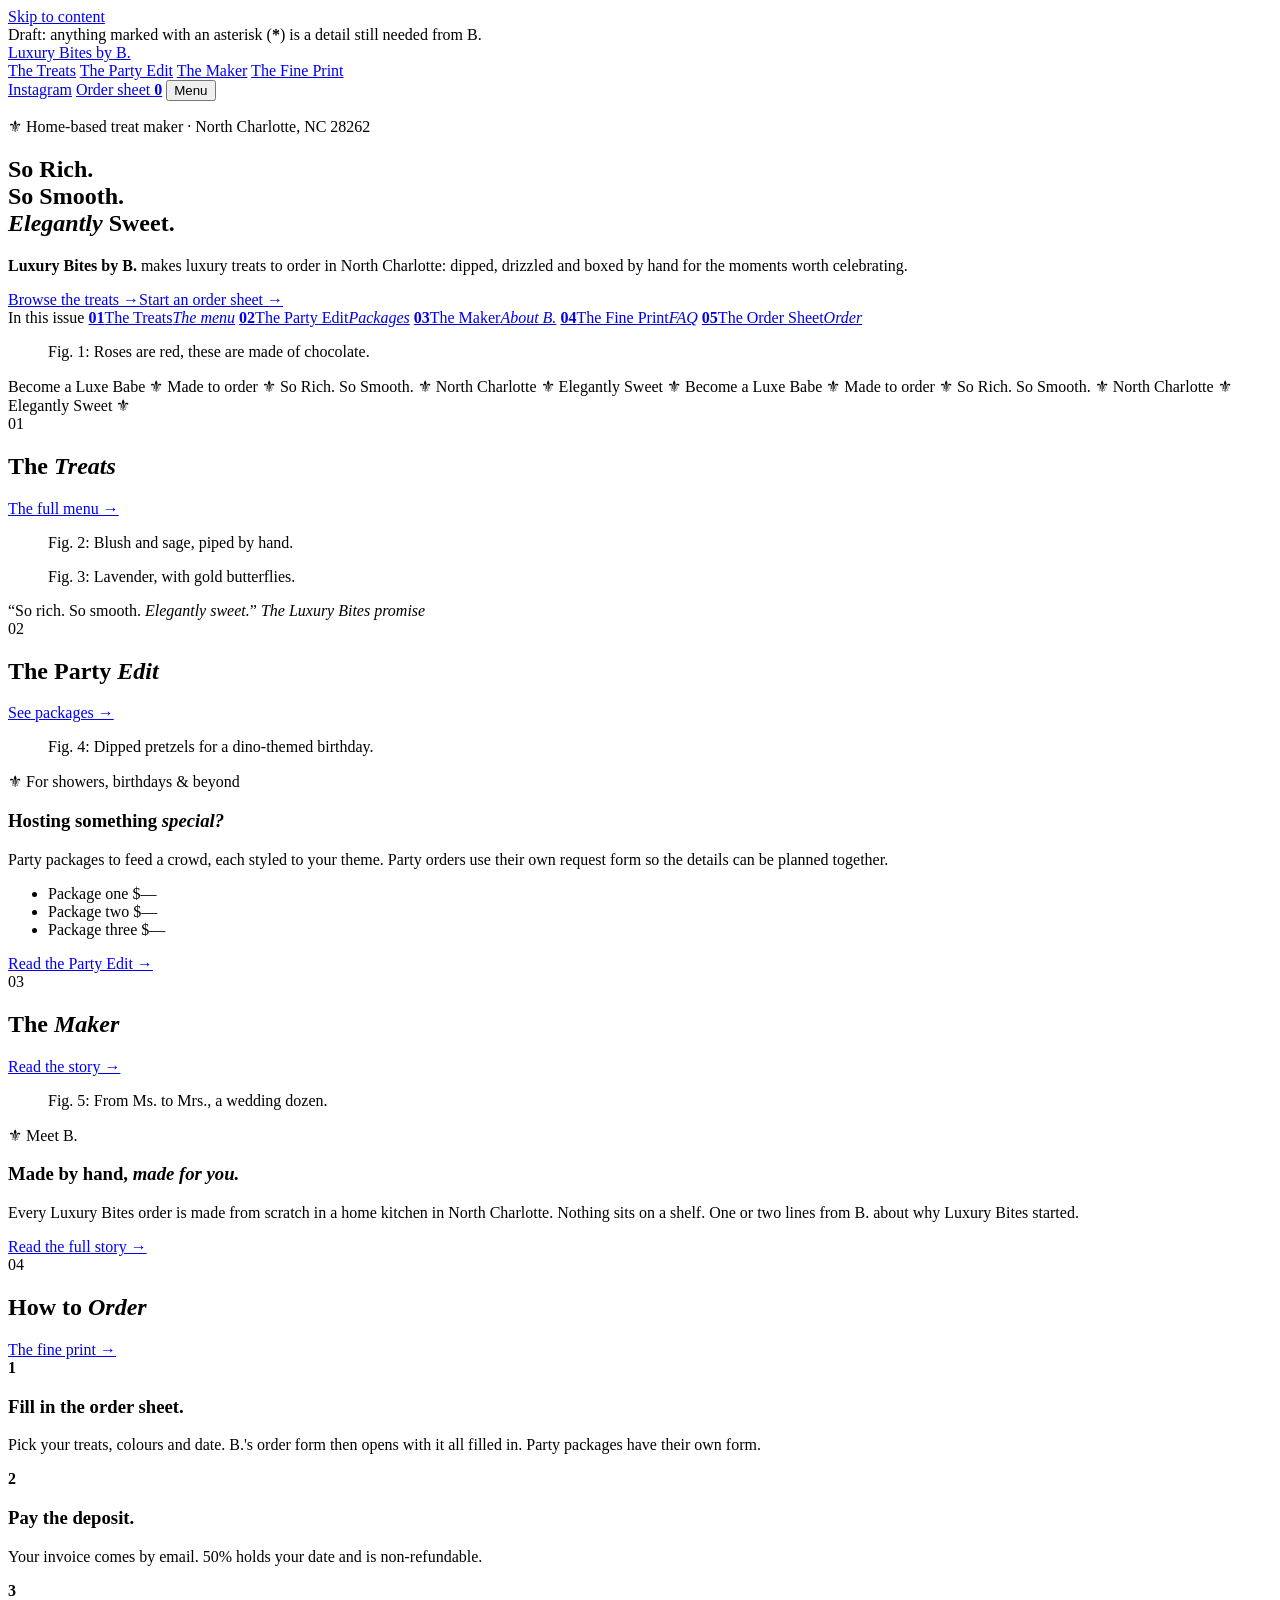
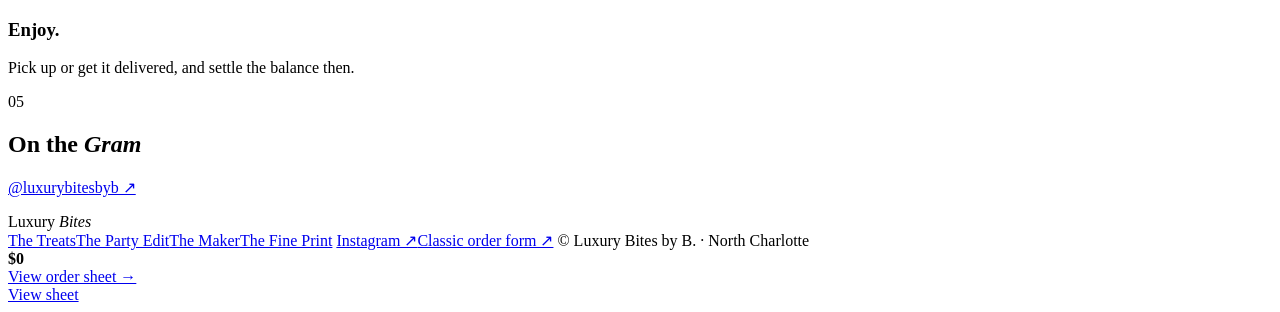
==== index.html @ 8264547b "Add files via upload" ====
<!doctype html>
<html lang="en">
<head>
<meta charset="utf-8">
<meta name="viewport" content="width=device-width,initial-scale=1">
<title>Luxury Bites by B. · Chocolate-covered strawberries and treats · Charlotte, NC</title>
<meta name="description" content="Hand-dipped chocolate-covered strawberries, cake pops, dipped treats and candy apples, made to order in North Charlotte, NC. So rich. So smooth. Elegantly sweet.">
<meta property="og:title" content="Luxury Bites by B.">
<meta property="og:description" content="So rich. So smooth. Elegantly sweet. Luxury treats made to order in North Charlotte.">
<meta property="og:image" content="images/hero.jpg">
<meta name="theme-color" content="#f3eee6">
<link rel="icon" href="data:image/svg+xml,%3Csvg xmlns='http://www.w3.org/2000/svg' viewBox='0 0 64 64'%3E%3Crect width='64' height='64' fill='%23f3eee6'/%3E%3Ctext x='32' y='44' font-family='Georgia,serif' font-style='italic' font-size='30' fill='%237d1d2c' text-anchor='middle'%3ELB%3C/text%3E%3C/svg%3E">
<link rel="preconnect" href="https://fonts.googleapis.com">
<link rel="preconnect" href="https://fonts.gstatic.com" crossorigin>
<link href="https://fonts.googleapis.com/css2?family=Bodoni+Moda:ital,opsz,wght@0,6..96,400;0,6..96,600;1,6..96,400&family=DM+Sans:wght@400;500;700&display=swap" rel="stylesheet">
<link rel="stylesheet" href="styles.css">
</head>
<body>
<a class="skip" href="#main">Skip to content</a>

<!-- Remove this bar once the highlighted details are filled in. -->
<div class="draftbar" id="draftbar">Draft: anything marked with an asterisk (<b style="color:var(--gold)">*</b>) is a detail still needed from B.</div>

<header class="top pad">
  <a href="#/">Luxury Bites by B.</a>
  <nav id="nav" aria-label="Main">
    <a href="#/treats" data-r="treats">The Treats</a>
    <a href="#/party" data-r="party">The Party Edit</a>
    <a href="#/maker" data-r="maker">The Maker</a>
    <a href="#/fine-print" data-r="fine-print">The Fine Print</a>
  </nav>
  <span class="r">
    <a class="ig" href="https://www.instagram.com/luxurybitesbyb/" target="_blank" rel="noopener">Instagram</a>
    <a class="ordlink" href="#/order">Order sheet <b id="count">0</b></a>
    <button class="menubtn" data-overlay aria-controls="overlay">Menu</button>
  </span>
</header>

<div class="overlay" id="overlay" hidden>
  <button class="x" data-overlay>Close ×</button>
  <nav aria-label="Menu">
    <a href="#/"><span>—</span>Home</a>
    <a href="#/treats"><span>01</span>The Treats</a>
    <a href="#/party"><span>02</span>The Party Edit</a>
    <a href="#/maker"><span>03</span>The Maker</a>
    <a href="#/fine-print"><span>04</span>The Fine Print</a>
    <a href="#/order"><span>05</span>Order Sheet</a>
  </nav>
  <p class="meta">North Charlotte, NC · @luxurybitesbyb</p>
</div>

<main id="main">
<!-- ================= HOME ================= -->
<section data-page="home">
  <div class="hero pad">
    <div>
      <p class="kicker"><span class="a">⚜</span> Home-based treat maker · North Charlotte, NC 28262</p>
      <h1>So Rich.<br>So Smooth.<br><em>Elegantly</em> Sweet.</h1>
      <p class="lede"><b>Luxury Bites by B.</b> makes luxury treats to order in North Charlotte: dipped, drizzled and boxed by hand for the moments worth celebrating.</p>
      <div class="ctas"><a class="cta" href="#/treats">Browse the treats →</a><a class="cta" href="#/order">Start an order sheet →</a></div>
      <div class="contents">
        <span class="kicker">In this issue</span>
        <a href="#/treats"><b>01</b><span>The Treats</span><i>The menu</i></a>
        <a href="#/party"><b>02</b><span>The Party Edit</span><i>Packages</i></a>
        <a href="#/maker"><b>03</b><span>The Maker</span><i>About B.</i></a>
        <a href="#/fine-print"><b>04</b><span>The Fine Print</span><i>FAQ</i></a>
        <a href="#/order"><b>05</b><span>The Order Sheet</span><i>Order</i></a>
      </div>
    </div>
    <figure class="fig">
      <div class="ph straw" data-label="Hero photo"><img src="images/hero.jpg" alt="Pink chocolate-covered strawberries with chocolate roses and a gold Happy Birthday topper" onerror="this.remove()"></div>
      <figcaption class="cap">Fig. 1: Roses are red, these are made of chocolate.</figcaption>
    </figure>
  </div>

  <div class="marquee" aria-hidden="true"><div>
    Become a Luxe Babe <span>⚜</span> Made to order <span>⚜</span> So Rich. So Smooth. <span>⚜</span> North Charlotte <span>⚜</span> Elegantly Sweet <span>⚜</span>
    Become a Luxe Babe <span>⚜</span> Made to order <span>⚜</span> So Rich. So Smooth. <span>⚜</span> North Charlotte <span>⚜</span> Elegantly Sweet <span>⚜</span>
  </div></div>

  <section class="sec pad">
    <div class="sechead"><span class="num">01</span><h2>The <em>Treats</em></h2><a class="more" href="#/treats">The full menu →</a></div>
    <div class="spread">
      <figure><div class="ph pops big" data-label="Photo"><img src="images/spread-wide.jpg" alt="Blush pink and sage strawberries with piped swirls on a gold stand" loading="lazy" onerror="this.remove()"></div><figcaption class="cap">Fig. 2: Blush and sage, piped by hand.</figcaption></figure>
      <figure class="small"><div class="ph apple" data-label="Photo"><img src="images/spread-tall.jpg" alt="Lavender strawberries with gold butterflies" loading="lazy" onerror="this.remove()"></div><figcaption class="cap">Fig. 3: Lavender, with gold butterflies.</figcaption></figure>
    </div>
    <div class="list" id="homeList"></div>
  </section>

  <div class="pull pad">
    <q>So rich. So smooth. <em>Elegantly sweet.</em></q>
    <cite>The Luxury Bites promise</cite>
  </div>

  <section class="sec pad">
    <div class="sechead"><span class="num">02</span><h2>The Party <em>Edit</em></h2><a class="more" href="#/party">See packages →</a></div>
    <div class="feature">
      <figure><div class="ph table" data-label="Dessert table photo"><img src="images/party-table.jpg" alt="Pink and sage chocolate-dipped pretzel rods on a party table" loading="lazy" onerror="this.remove()"></div><figcaption class="cap">Fig. 4: Dipped pretzels for a dino-themed birthday.</figcaption></figure>
      <div>
        <p class="kicker"><span class="a">⚜</span> For showers, birthdays &amp; beyond</p>
        <h3>Hosting something <em>special?</em></h3>
        <p>Party packages to feed a crowd, each styled to your theme. Party orders use their own request form so the details can be planned together.</p>
        <ul class="mini"><li><span class="tbd">Package one</span> <span class="tbd">$—</span></li><li><span class="tbd">Package two</span> <span class="tbd">$—</span></li><li><span class="tbd">Package three</span> <span class="tbd">$—</span></li></ul>
        <a class="cta" href="#/party">Read the Party Edit →</a>
      </div>
    </div>
  </section>

  <section class="sec pad">
    <div class="sechead"><span class="num">03</span><h2>The <em>Maker</em></h2><a class="more" href="#/maker">Read the story →</a></div>
    <div class="feature flip">
      <figure><div class="ph pops" data-label="Photo"><img src="images/maker-feature.jpg" alt="White chocolate-covered strawberries with pearl details for a wedding" loading="lazy" onerror="this.remove()"></div><figcaption class="cap">Fig. 5: From Ms. to Mrs., a wedding dozen.</figcaption></figure>
      <div>
        <p class="kicker"><span class="a">⚜</span> Meet B.</p>
        <h3>Made by hand, <em>made for you.</em></h3>
        <p class="dropcap">Every Luxury Bites order is made from scratch in a home kitchen in North Charlotte. Nothing sits on a shelf. <span class="tbd">One or two lines from B. about why Luxury Bites started.</span></p>
        <a class="cta" href="#/maker">Read the full story →</a>
      </div>
    </div>
  </section>

  <section class="sec pad">
    <div class="sechead"><span class="num">04</span><h2>How to <em>Order</em></h2><a class="more" href="#/fine-print">The fine print →</a></div>
    <div class="how">
      <div><b>1</b><h3>Fill in the order sheet.</h3><p>Pick your treats, colours and date. B.'s order form then opens with it all filled in. Party packages have their own form.</p></div>
      <div><b>2</b><h3>Pay the deposit.</h3><p>Your invoice comes by email. 50% holds your date and is non-refundable.</p></div>
      <div><b>3</b><h3>Enjoy.</h3><p>Pick up or get it delivered, and settle the balance then.</p></div>
    </div>
  </section>

  <section class="sec pad">
    <div class="sechead"><span class="num">05</span><h2>On the <em>Gram</em></h2><a class="more" href="https://www.instagram.com/luxurybitesbyb/" target="_blank" rel="noopener">@luxurybitesbyb ↗</a></div>
    <div class="igrid">
      <figure><a href="https://www.instagram.com/luxurybitesbyb/" target="_blank" rel="noopener" class="glink"><div class="ph straw" data-label="Post"><img src="images/gram-1.jpg" alt="Sunshine yellow strawberries for Mother's Day" loading="lazy" onerror="this.remove()"></div></a></figure>
      <figure><a href="https://www.instagram.com/luxurybitesbyb/" target="_blank" rel="noopener" class="glink"><div class="ph box" data-label="Post"><img src="images/gram-2.jpg" alt="Red and pink strawberries with an S monogram" loading="lazy" onerror="this.remove()"></div></a></figure>
      <figure><a href="https://www.instagram.com/luxurybitesbyb/" target="_blank" rel="noopener" class="glink"><div class="ph pops" data-label="Post"><img src="images/gram-3.jpg" alt="Robin's egg blue strawberries with rosettes" loading="lazy" onerror="this.remove()"></div></a></figure>
      <figure><a href="https://www.instagram.com/luxurybitesbyb/" target="_blank" rel="noopener" class="glink"><div class="ph pretz" data-label="Post"><img src="images/gram-4.jpg" alt="Pink, sage and white swirled strawberries" loading="lazy" onerror="this.remove()"></div></a></figure>
      <figure><a href="https://www.instagram.com/luxurybitesbyb/" target="_blank" rel="noopener" class="glink"><div class="ph sicle" data-label="Post"><img src="images/gram-5.jpg" alt="Dinosaur Oreo pops on gold sticks" loading="lazy" onerror="this.remove()"></div></a></figure>
    </div>
  </section>
</section>

<!-- ================= THE TREATS ================= -->
<section data-page="treats" hidden>
  <div class="phead pad">
    <p class="kicker"><span class="a">01</span> · The menu</p>
    <h1>The <em>Treats</em></h1>
    <p class="deck">Everything is made to order. Choose a size, then fill in the blanks to make it yours.</p>
    <div class="filters" id="filters">
      <button class="on" data-c="all">All</button><span>/</span><button data-c="berries">Strawberries</button><span>/</span><button data-c="dipped">Dipped Treats</button><span>/</span><button data-c="apples">Candy Apples</button><span>/</span><button data-c="boxes">Gift Box</button>
    </div>
  </div>
  <div id="treatList"></div>
</section>

<!-- ================= PARTY ================= -->
<section data-page="party" hidden>
  <div class="phead pad">
    <p class="kicker"><span class="a">02</span> · Packages</p>
    <h1>The Party <em>Edit</em></h1>
    <p class="deck">Ways to feed a crowd, all colour-matched to your theme. Party orders go through a separate request form so every detail can be planned together.</p>
  </div>
  <section class="sec pad">
    <p class="note warn" style="margin-bottom:40px">The three packages below are layout samples. <span class="tbd">Replace the names, sizes, prices and contents with B.'s real party packages.</span></p>
    <div class="tiers">
      <div class="tier">
        <span class="i">i.</span><h3>The Petite</h3><span class="serves">Serves about 12</span>
        <div class="price"><span class="tbd">$95</span></div><div class="from">Starting at</div>
        <ul><li>12 chocolate-covered strawberries</li><li>12 cake pops</li><li>6 Rice Krispies</li><li>Colour-matched to your theme</li></ul>
        <a class="cta" href="#/party" data-partyform>Request the Petite →</a>
      </div>
      <div class="tier">
        <span class="i">ii.<span class="pick">Recommended</span></span><h3>The Signature</h3><span class="serves">Serves about 25</span>
        <div class="price"><span class="tbd">$175</span></div><div class="from">Starting at</div>
        <ul><li>24 chocolate-covered strawberries</li><li>24 cake pops</li><li>12 chocolate-covered Oreos</li><li>12 dipped pretzel rods</li><li>Themed toppers &amp; colours</li></ul>
        <a class="cta" href="#/party" data-partyform>Request the Signature →</a>
      </div>
      <div class="tier">
        <span class="i">iii.</span><h3>The Grand</h3><span class="serves">Serves about 50</span>
        <div class="price"><span class="tbd">$295</span></div><div class="from">Starting at</div>
        <ul><li>36 chocolate-covered strawberries</li><li>36 cake pops</li><li>24 chocolate-covered Oreos</li><li>24 dipped pretzel rods</li><li>24 Rice Krispies</li><li>Display-ready packaging</li></ul>
        <a class="cta" href="#/party" data-partyform>Request the Grand →</a>
      </div>
    </div>
  </section>
  <section class="sec pad">
    <div class="feature">
      <figure><div class="ph table" data-label="Custom dessert table photo"><img src="images/custom-table.jpg" alt="Sage and blush treats on a dessert table" loading="lazy" onerror="this.remove()"></div><figcaption class="cap">Fig. 6: On the table at a dino-themed birthday.</figcaption></figure>
      <div>
        <p class="kicker"><span class="a">⚜</span> Bespoke</p>
        <h3>The <em>custom</em> table.</h3>
        <p>Have a bigger vision? Share your date, headcount and theme, and B. will put together a quote. <span class="tbd">Book at least 2 weeks ahead.</span></p>
        <a class="cta" href="#/party" data-partyform>Request a custom quote →</a>
      </div>
    </div>
  </section>
</section>

<!-- ================= THE MAKER ================= -->
<section data-page="maker" hidden>
  <div class="phead pad">
    <p class="kicker"><span class="a">03</span> · The feature</p>
    <h1>The <em>Maker</em></h1>
    <p class="deck">From a home kitchen in North Charlotte, one treat maker is making the city's moments a little sweeter, one dipped strawberry at a time.</p>
  </div>
  <div class="article pad">
    <figure><div class="ph pops" data-label="Photo"><img src="images/maker.jpg" alt="A sage chocolate-covered strawberry on vintage floral china" loading="lazy" onerror="this.remove()"></div><figcaption class="cap">Fig. 7: Sage and gold, on vintage china. <span class="tbd">A portrait of B. could go here</span></figcaption></figure>
    <div>
      <p class="byline">Words by B. · North Charlotte, NC</p>
      <div class="body">
        <p>Every order is made from scratch at home in North Charlotte, and nothing sits on a shelf. Each one is dipped, drizzled and boxed by hand, then styled to match your moment.</p>
        <p><span class="tbd">How Luxury Bites started: the first treat made, who it was for, and when friends started asking to order.</span></p>
        <p><span class="tbd">What "luxury" means here: ingredients, presentation, the details that make a box feel special.</span></p>
        <p><span class="tbd">What a "Luxe Babe" is, and a thank-you to the customers who keep coming back.</span></p>
      </div>
      <blockquote>“<span class="tbd">A signature line from B.</span> <em>So rich, so smooth, elegantly sweet.</em>”</blockquote>
      <div class="ctas"><a class="cta" href="#/treats">Browse the treats →</a><a class="cta" href="https://www.instagram.com/luxurybitesbyb/" target="_blank" rel="noopener">Follow @luxurybitesbyb ↗</a></div>
    </div>
  </div>
  <section class="sec pad">
    <div class="vals">
      <div><b>i.</b><h3>Made to order</h3><p>Every treat is made fresh for your date, never ahead of time.</p></div>
      <div><b>ii.</b><h3>Finished by hand</h3><p>Dipped, drizzled and decorated one piece at a time.</p></div>
      <div><b>iii.</b><h3>Styled to you</h3><p>Pick your colours and finishing touches, or describe your vision on the order sheet.</p></div>
    </div>
  </section>
</section>

<!-- ================= FINE PRINT ================= -->
<section data-page="fine-print" hidden>
  <div class="phead pad">
    <p class="kicker"><span class="a">04</span> · Questions &amp; answers</p>
    <h1>The Fine <em>Print</em></h1>
    <p class="deck">Everything worth knowing before you order. Still curious? Send a DM on <a href="https://www.instagram.com/luxurybitesbyb/" target="_blank" rel="noopener" style="color:var(--accent);border-bottom:1px solid var(--accent)">Instagram</a>.</p>
  </div>
  <div class="fp pad">
    <aside>
      <button data-jump="qa-ordering"><i>i.</i>Ordering</button>
      <button data-jump="qa-payment"><i>ii.</i>Payment</button>
      <button data-jump="qa-pickup"><i>iii.</i>Pickup &amp; delivery</button>
      <button data-jump="qa-treats"><i>iv.</i>The treats</button>
    </aside>
    <div>
      <div class="qa" id="qa-ordering"><h2>i. Ordering</h2>
        <div class="q"><h3>How do I place an order?</h3><p>Add treats from <a href="#/treats">The Treats</a> to your order sheet and pick your date. B.'s order form then opens with your treats filled in: add your name and contact details and submit. An invoice with your order details and payment instructions comes by email. Prefer to start from scratch? <a data-form-link href="https://forms.gle/48eQR3cbqZMoFxMr8" target="_blank" rel="noopener">Use the order form</a>.</p></div>
        <div class="q"><h3>How far ahead should I order?</h3><p><span class="tbd">Recommended lead time, e.g. at least 1 week ahead, and 2+ weeks for party packages.</span></p></div>
        <div class="q"><h3>Can I order last-minute?</h3><p>Orders needed within 24–48 hours may be accepted based on availability, with a $10 rush fee.</p></div>
        <div class="q"><h3>Can you match my party colours?</h3><p>Yes. Choose a colour theme for each treat, or pick a custom theme and describe it in the notes, e.g. "pink and purple Hello Kitty theme" or "3 blue-and-white marble, 3 plain white".</p></div>
        <div class="q"><h3>Can you add names or words?</h3><p>Yes. Chocolate letters and molds can spell a name or a saying like "I love you". The custom dozen of strawberries includes them.</p></div>
      </div>
      <div class="qa" id="qa-payment"><h2>ii. Payment</h2>
        <div class="q"><h3>How does payment work?</h3><p>A 50% deposit confirms every order. The remaining balance is due at pickup or delivery.</p></div>
        <div class="q"><h3>Is the deposit refundable?</h3><p>No. The 50% deposit is non-refundable.</p></div>
        <div class="q"><h3>How can I pay?</h3><p><span class="tbd">Accepted payment apps or methods (Cash App, Zelle, Apple Pay, etc.)</span></p></div>
      </div>
      <div class="qa" id="qa-pickup"><h2>iii. Pickup &amp; delivery</h2>
        <div class="q"><h3>Where is pickup?</h3><p>North Charlotte (28262). <span class="tbd">The exact address and instructions are sent with your invoice.</span></p></div>
        <div class="q"><h3>Do you deliver?</h3><p>Yes, around Charlotte. Delivery is complimentary on orders of $100+ within 5–10 miles. 10–15 miles is $10, 15+ miles is $15 and up, and Raleigh or long distance is $50.</p></div>
      </div>
      <div class="qa" id="qa-treats"><h2>iv. The treats</h2>
        <div class="q"><h3>What about allergies?</h3><p><span class="tbd">Allergen statement, e.g. which common allergens your kitchen handles.</span></p></div>
        <div class="q"><h3>How should I store my treats?</h3><p><span class="tbd">Storage tips, e.g. keep strawberries in the fridge and enjoy within 24–48 hours.</span></p></div>
      </div>
    </div>
  </div>
</section>

<!-- ================= ORDER SHEET ================= -->
<section data-page="order" hidden>
  <div id="orderPage"></div>
</section>
</main>

<footer class="pad">
  <div class="word">Luxury <em>Bites</em></div>
  <div class="links">
    <a href="#/treats">The Treats</a><a href="#/party">The Party Edit</a><a href="#/maker">The Maker</a><a href="#/fine-print">The Fine Print</a>
    <a href="https://www.instagram.com/luxurybitesbyb/" target="_blank" rel="noopener">Instagram ↗</a><a data-form-link href="https://forms.gle/48eQR3cbqZMoFxMr8" target="_blank" rel="noopener">Classic order form ↗</a>
    <span class="sp">© Luxury Bites by B. · North Charlotte</span>
  </div>
</footer>

<div class="peek" id="peek" aria-hidden="true"></div>
<div class="bar"><div><b id="bartotal">$0</b><small id="baritems"></small></div><a href="#/order">View order sheet →</a></div>
<div class="toast" id="toast" role="status" aria-live="polite"><span id="tmsg"></span><a href="#/order">View sheet</a></div>

<script src="script.js"></script>
</body>
</html>
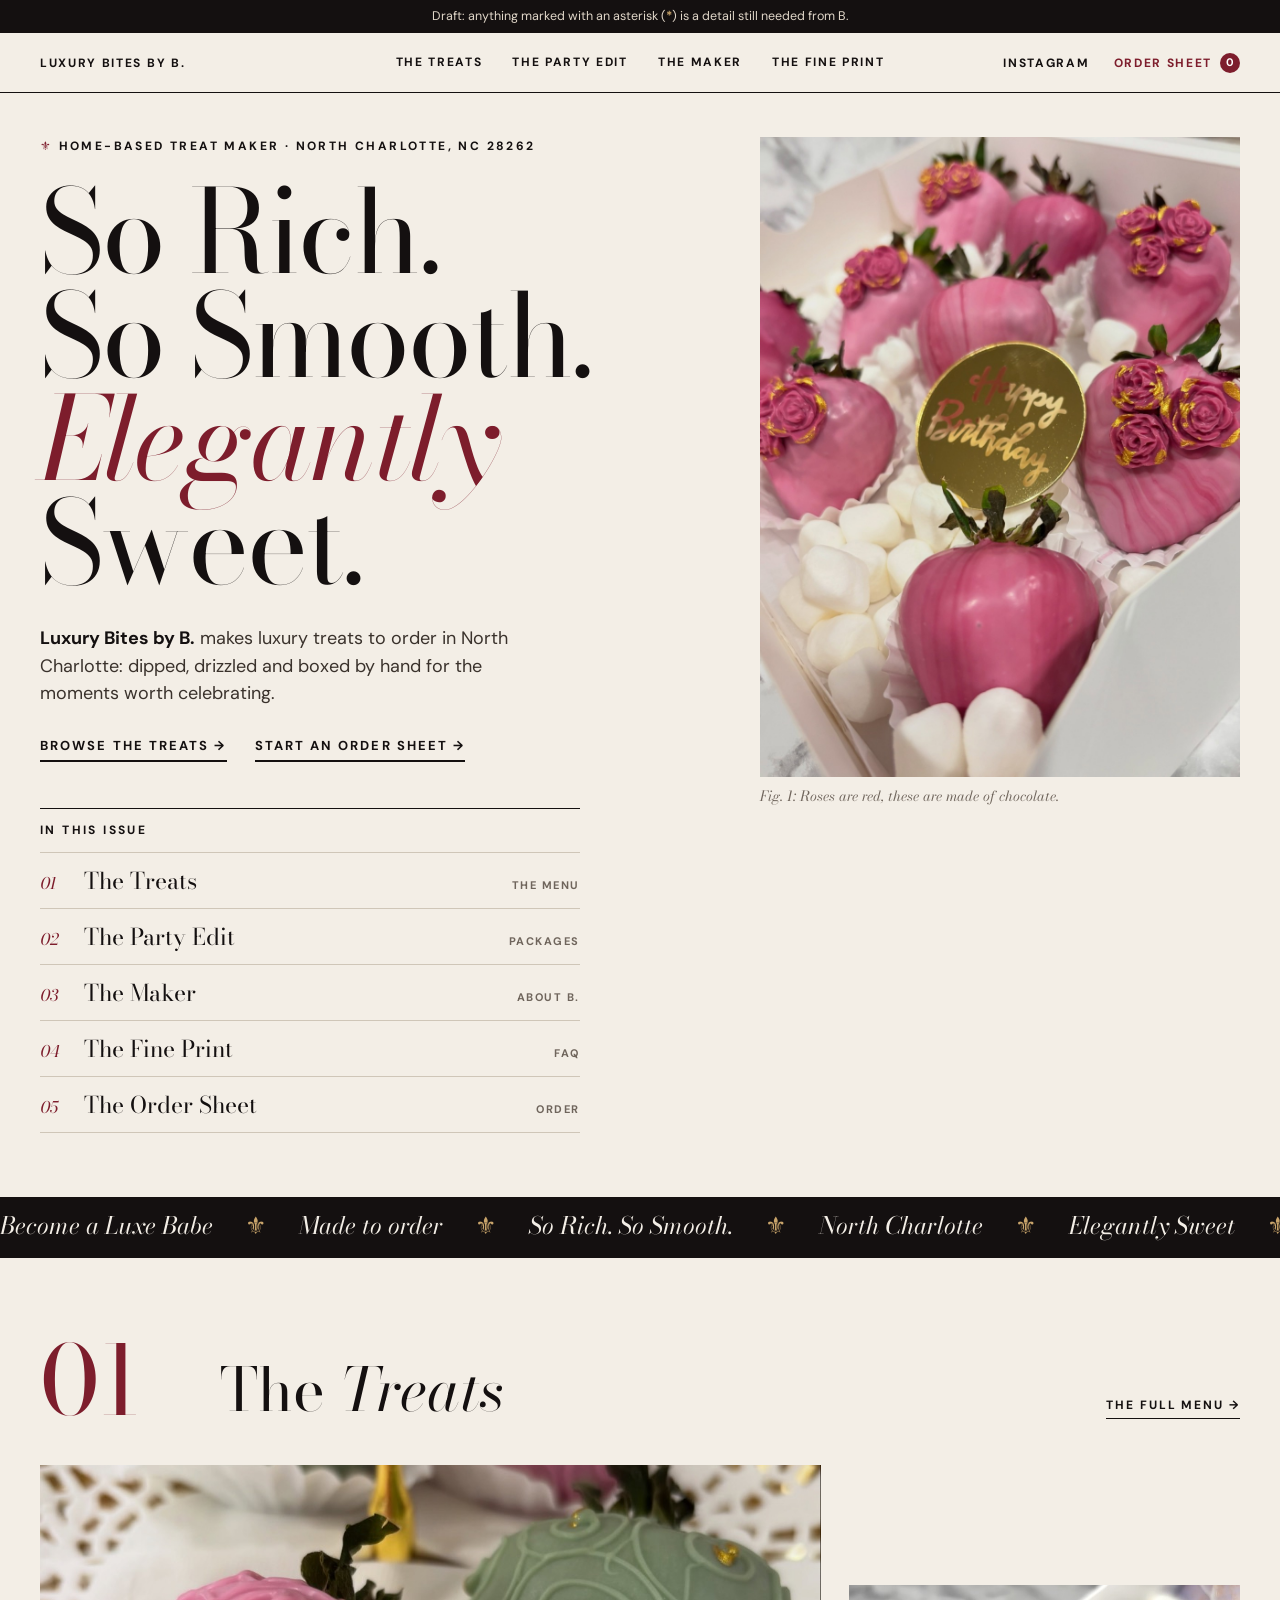
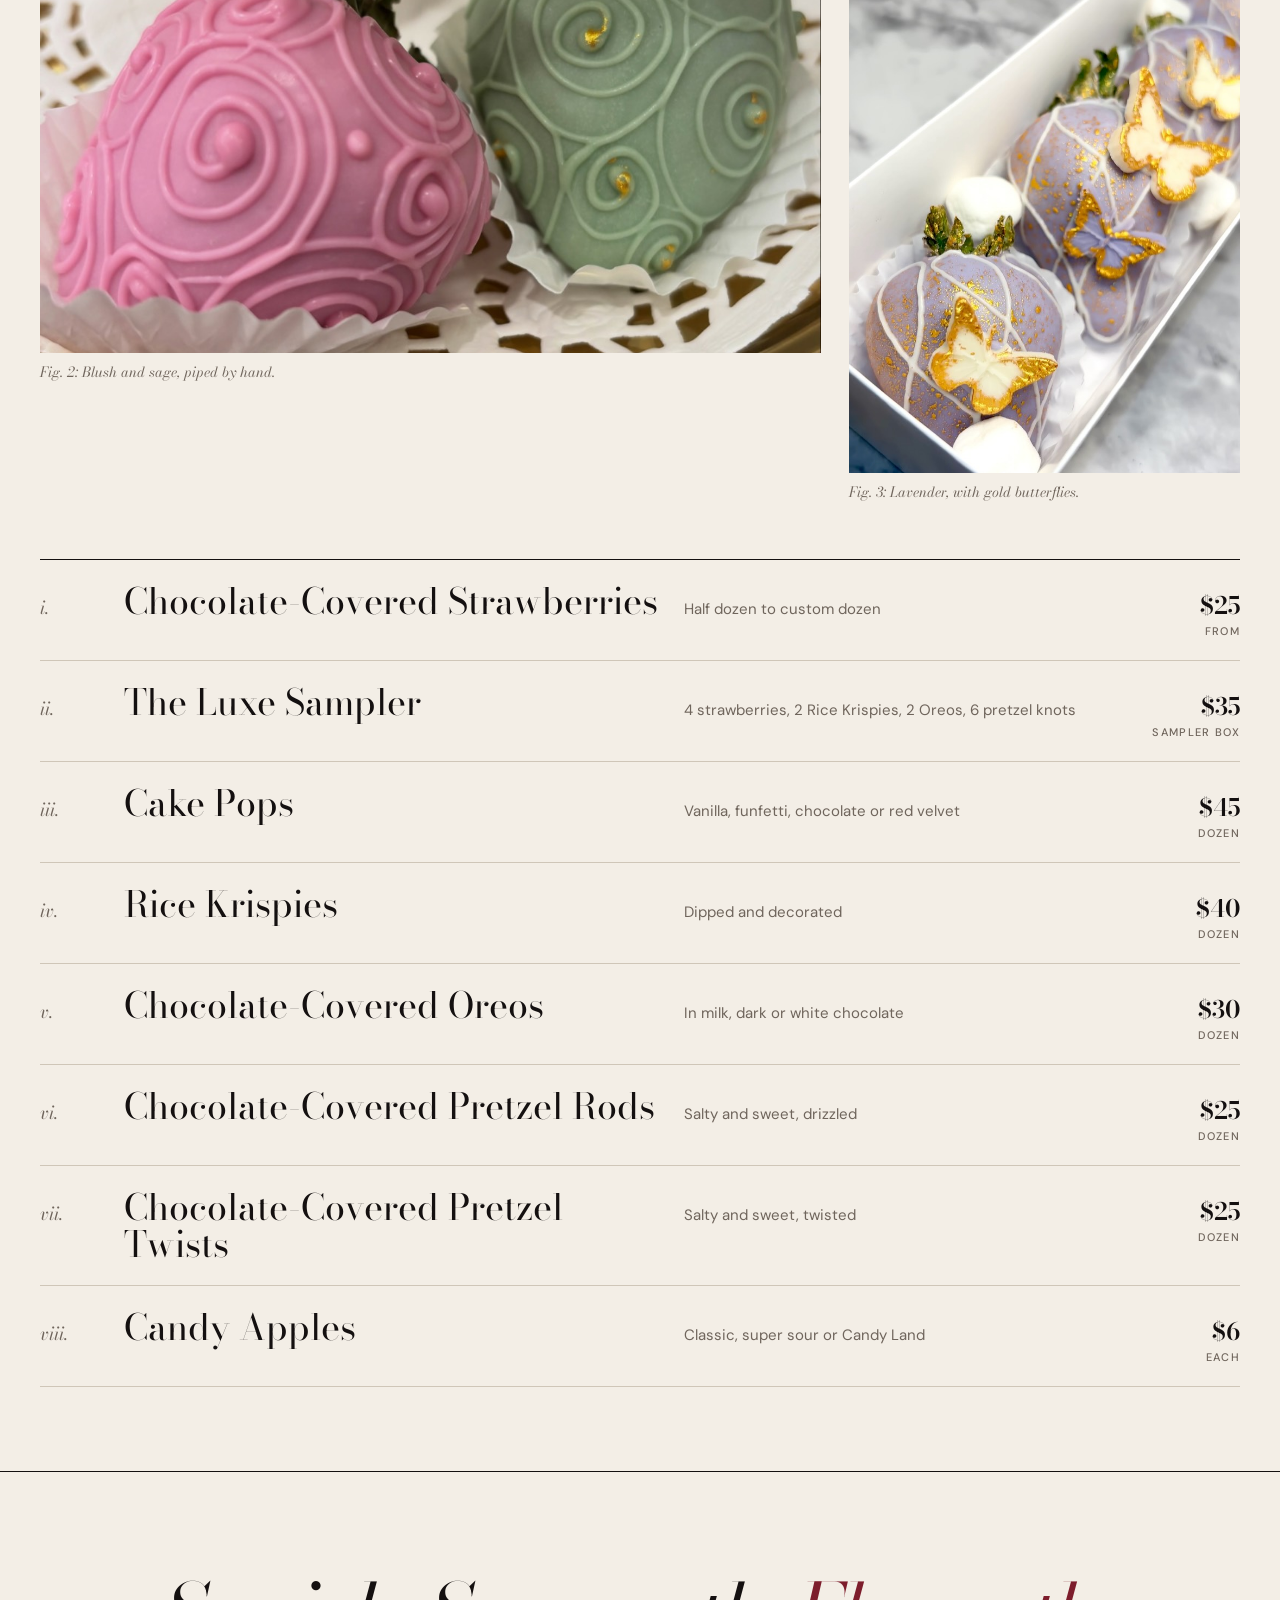
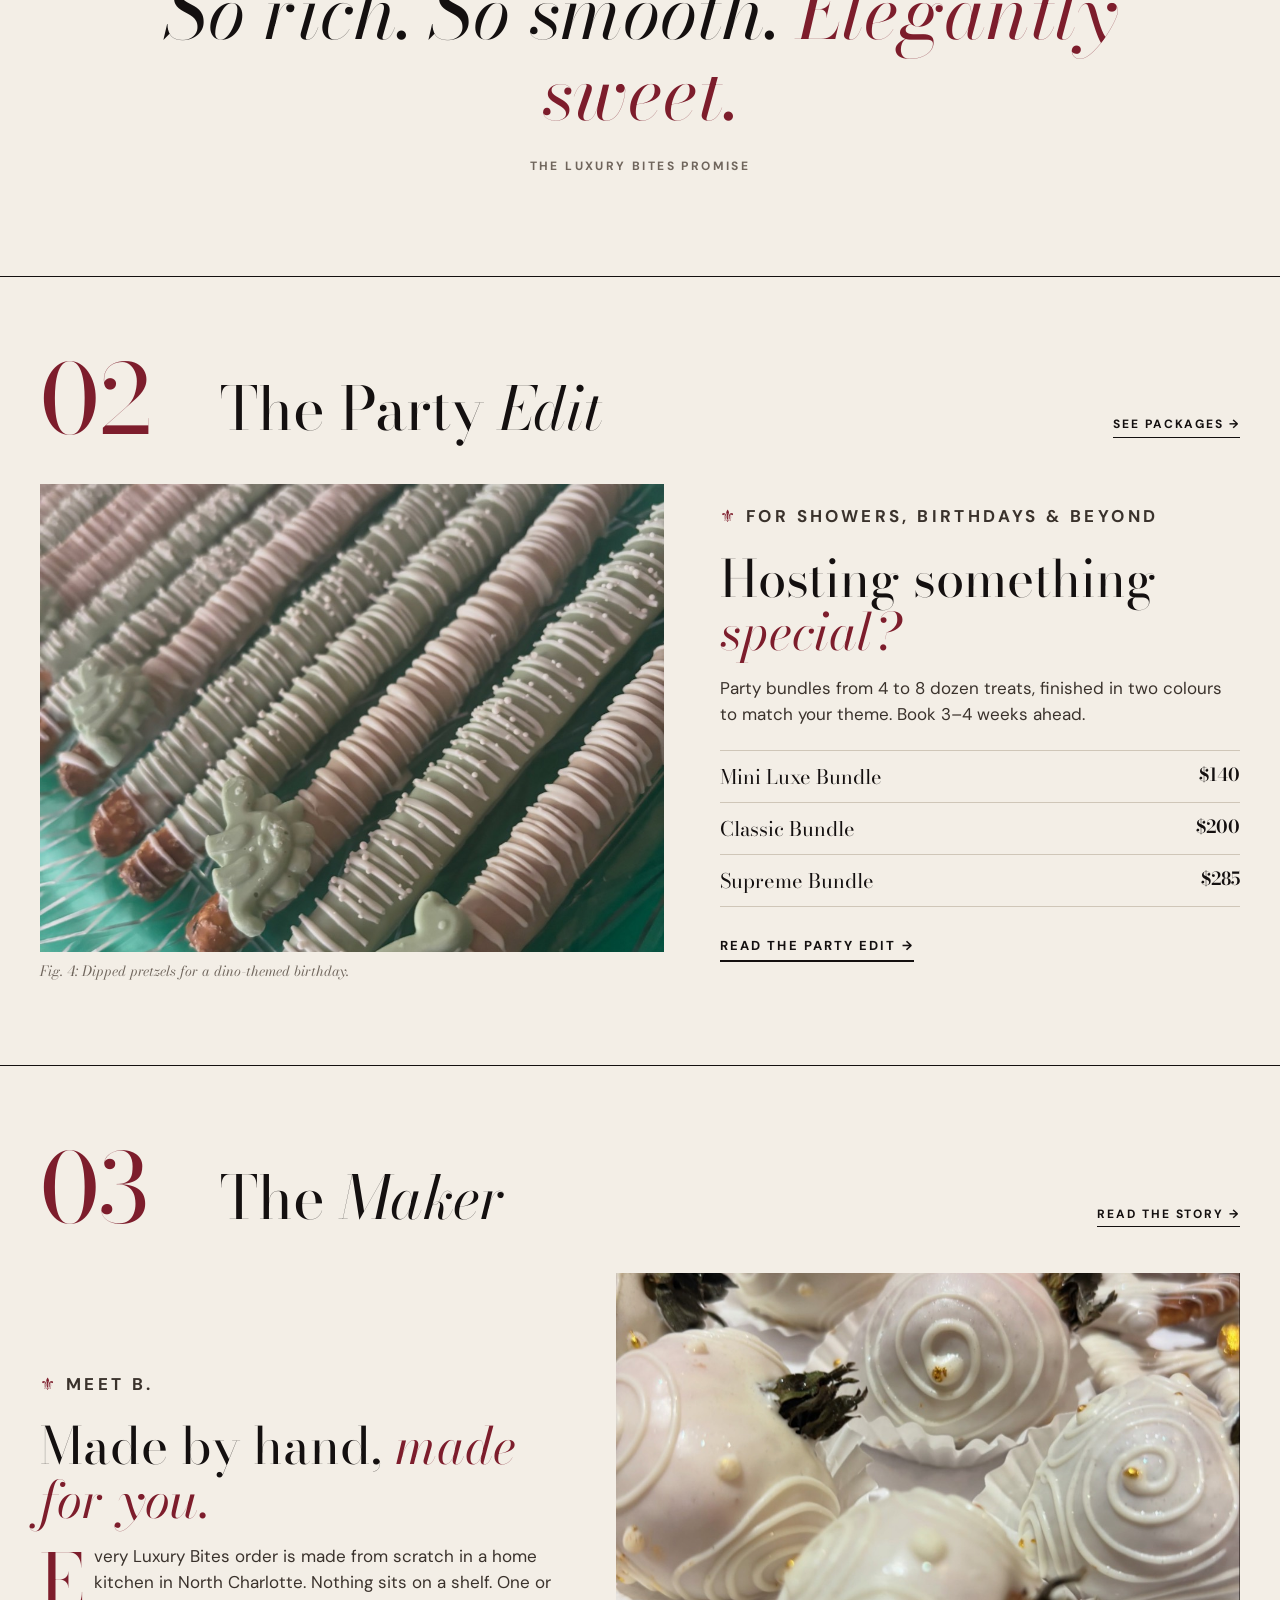
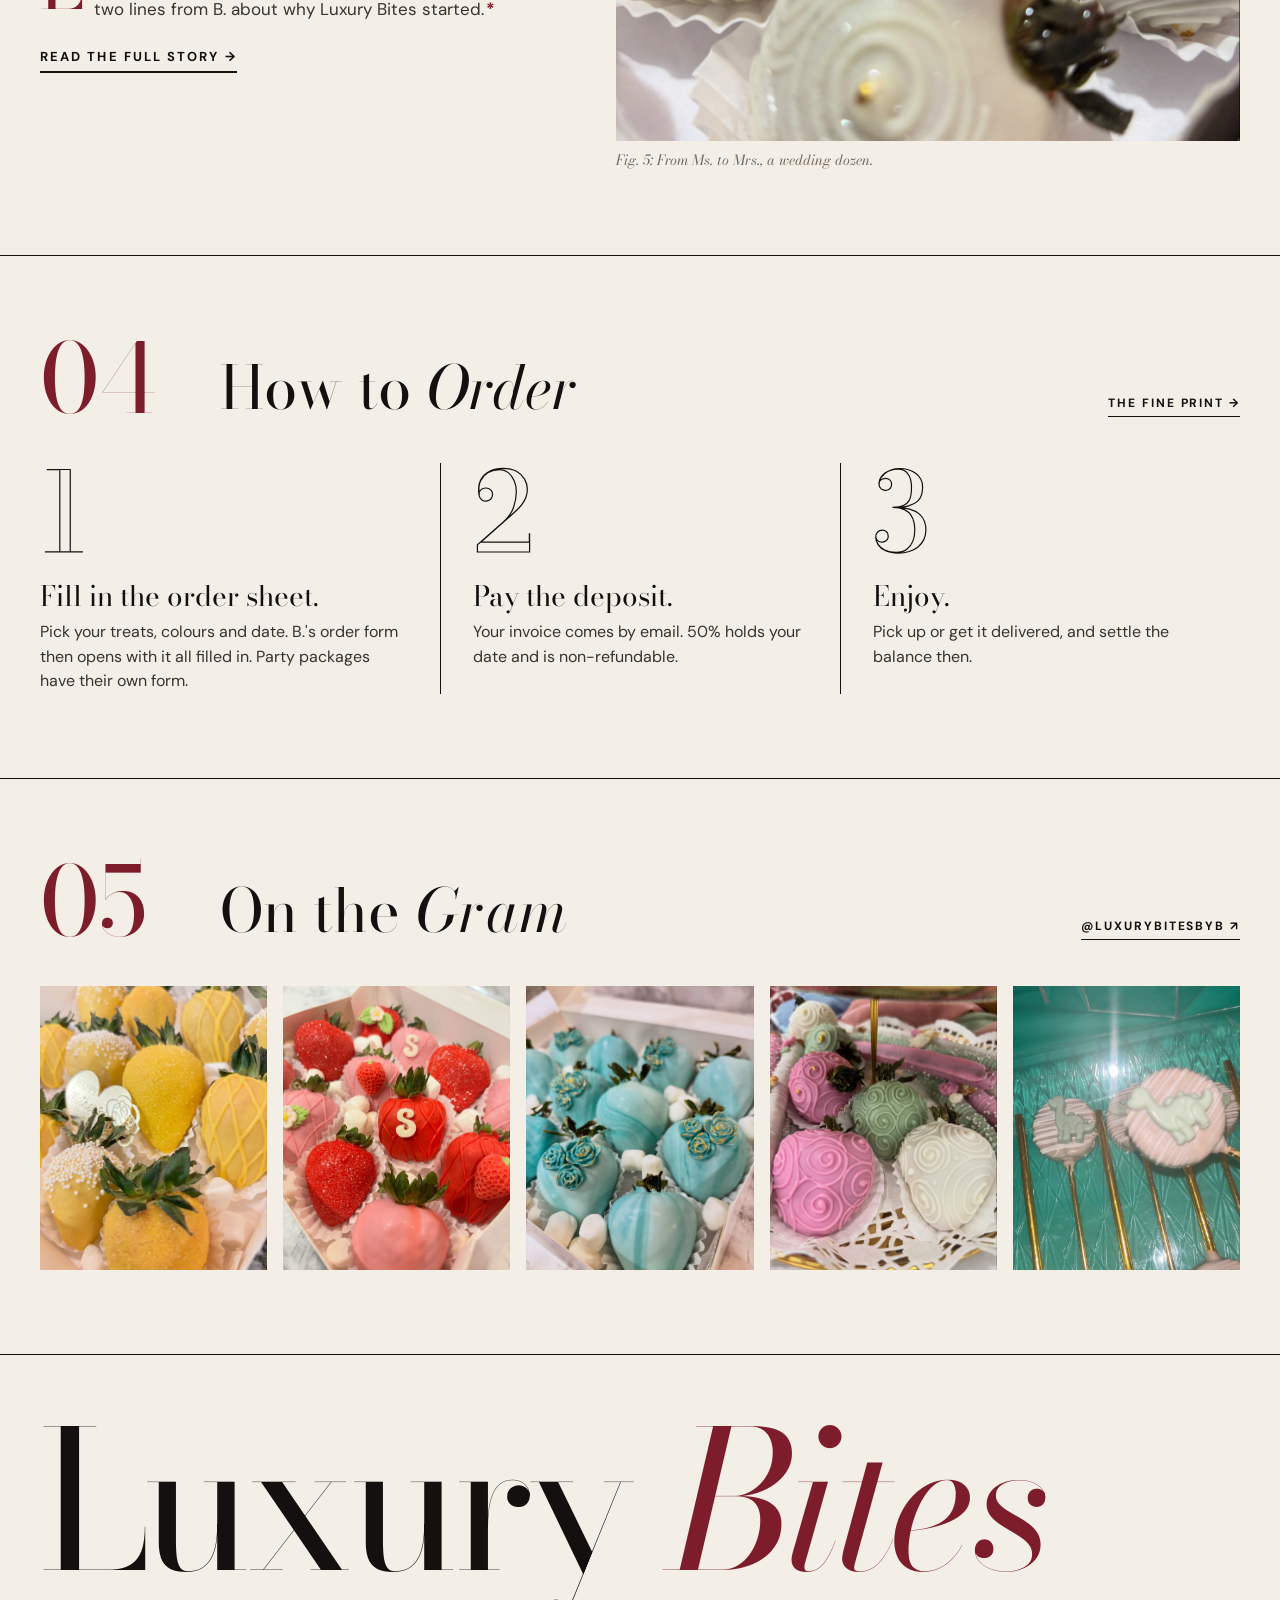
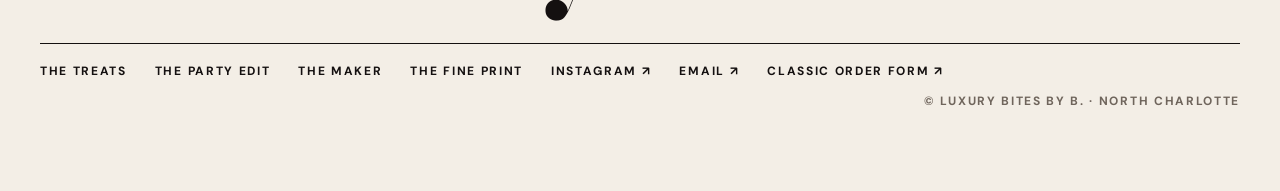
==== commit 6f2ca436: "Add files via upload" ====
--- a/index.html
+++ b/index.html
@@ -8,11 +8,11 @@
 <meta property="og:title" content="Luxury Bites by B.">
 <meta property="og:description" content="So rich. So smooth. Elegantly sweet. Luxury treats made to order in North Charlotte.">
 <meta property="og:image" content="images/hero.jpg">
-<meta name="theme-color" content="#f3eee6">
-<link rel="icon" href="data:image/svg+xml,%3Csvg xmlns='http://www.w3.org/2000/svg' viewBox='0 0 64 64'%3E%3Crect width='64' height='64' fill='%23f3eee6'/%3E%3Ctext x='32' y='44' font-family='Georgia,serif' font-style='italic' font-size='30' fill='%237d1d2c' text-anchor='middle'%3ELB%3C/text%3E%3C/svg%3E">
+<meta name="theme-color" content="#f8f7f4">
+<link rel="icon" href="data:image/svg+xml,%3Csvg xmlns='http://www.w3.org/2000/svg' viewBox='0 0 64 64'%3E%3Crect width='64' height='64' fill='%23e4f6fb'/%3E%3Ctext x='32' y='44' font-family='Georgia,serif' font-style='italic' font-size='30' fill='%237b5a44' text-anchor='middle'%3ELB%3C/text%3E%3C/svg%3E">
 <link rel="preconnect" href="https://fonts.googleapis.com">
 <link rel="preconnect" href="https://fonts.gstatic.com" crossorigin>
-<link href="https://fonts.googleapis.com/css2?family=Bodoni+Moda:ital,opsz,wght@0,6..96,400;0,6..96,600;1,6..96,400&family=DM+Sans:wght@400;500;700&display=swap" rel="stylesheet">
+<link href="https://fonts.googleapis.com/css2?family=Bodoni+Moda:ital,opsz,wght@0,6..96,400;0,6..96,600;1,6..96,400&family=DM+Sans:wght@400;500;700&family=Pinyon+Script&display=swap" rel="stylesheet">
 <link rel="stylesheet" href="styles.css">
 </head>
 <body>
@@ -99,14 +99,14 @@
       <div>
         <p class="kicker"><span class="a">⚜</span> For showers, birthdays &amp; beyond</p>
         <h3>Hosting something <em>special?</em></h3>
-        <p>Party packages to feed a crowd, each styled to your theme. Party orders use their own request form so the details can be planned together.</p>
-        <ul class="mini"><li><span class="tbd">Package one</span> <span class="tbd">$—</span></li><li><span class="tbd">Package two</span> <span class="tbd">$—</span></li><li><span class="tbd">Package three</span> <span class="tbd">$—</span></li></ul>
+        <p>Party bundles from 4 to 8 dozen treats, finished in two colours to match your theme. Book 3–4 weeks ahead.</p>
+        <ul class="mini"><li>Mini Luxe Bundle <span>$140</span></li><li>Classic Bundle <span>$200</span></li><li>Supreme Bundle <span>$285</span></li></ul>
         <a class="cta" href="#/party">Read the Party Edit →</a>
       </div>
     </div>
   </section>
 
-  <section class="sec pad">
+  <section class="sec pad sec--blue">
     <div class="sechead"><span class="num">03</span><h2>The <em>Maker</em></h2><a class="more" href="#/maker">Read the story →</a></div>
     <div class="feature flip">
       <figure><div class="ph pops" data-label="Photo"><img src="images/maker-feature.jpg" alt="White chocolate-covered strawberries with pearl details for a wedding" loading="lazy" onerror="this.remove()"></div><figcaption class="cap">Fig. 5: From Ms. to Mrs., a wedding dozen.</figcaption></figure>
@@ -119,7 +119,7 @@
     </div>
   </section>
 
-  <section class="sec pad">
+  <section class="sec pad sec--taupe">
     <div class="sechead"><span class="num">04</span><h2>How to <em>Order</em></h2><a class="more" href="#/fine-print">The fine print →</a></div>
     <div class="how">
       <div><b>1</b><h3>Fill in the order sheet.</h3><p>Pick your treats, colours and date. B.'s order form then opens with it all filled in. Party packages have their own form.</p></div>
@@ -156,31 +156,47 @@
 <!-- ================= PARTY ================= -->
 <section data-page="party" hidden>
   <div class="phead pad">
-    <p class="kicker"><span class="a">02</span> · Packages</p>
+    <p class="kicker"><span class="a">02</span> · Party bundles</p>
     <h1>The Party <em>Edit</em></h1>
-    <p class="deck">Ways to feed a crowd, all colour-matched to your theme. Party orders go through a separate request form so every detail can be planned together.</p>
-  </div>
-  <section class="sec pad">
-    <p class="note warn" style="margin-bottom:40px">The three packages below are layout samples. <span class="tbd">Replace the names, sizes, prices and contents with B.'s real party packages.</span></p>
+    <p class="deck">Three bundles to feed a crowd, every one finished in two colours of your choice to match your theme and topped with sprinkles.</p>
+  </div>
+  <section class="sec pad">
     <div class="tiers">
       <div class="tier">
-        <span class="i">i.</span><h3>The Petite</h3><span class="serves">Serves about 12</span>
-        <div class="price"><span class="tbd">$95</span></div><div class="from">Starting at</div>
-        <ul><li>12 chocolate-covered strawberries</li><li>12 cake pops</li><li>6 Rice Krispies</li><li>Colour-matched to your theme</li></ul>
-        <a class="cta" href="#/party" data-partyform>Request the Petite →</a>
+        <span class="i">i.</span><h3>Mini Luxe Bundle</h3><span class="serves">For an intimate event</span>
+        <div class="price">$140</div><div class="from">4 dozen · 48 treats</div>
+        <ul><li>1 dozen chocolate-covered strawberries</li><li>1 dozen chocolate-covered Oreos</li><li>1 dozen chocolate-covered pretzels</li><li>1 dozen Rice Krispies</li></ul>
+        <a class="cta" href="#/party" data-partyform data-bundle="Mini Luxe Bundle ($140)">Request the Mini Luxe →</a>
       </div>
       <div class="tier">
-        <span class="i">ii.<span class="pick">Recommended</span></span><h3>The Signature</h3><span class="serves">Serves about 25</span>
-        <div class="price"><span class="tbd">$175</span></div><div class="from">Starting at</div>
-        <ul><li>24 chocolate-covered strawberries</li><li>24 cake pops</li><li>12 chocolate-covered Oreos</li><li>12 dipped pretzel rods</li><li>Themed toppers &amp; colours</li></ul>
-        <a class="cta" href="#/party" data-partyform>Request the Signature →</a>
+        <span class="i">ii.</span><h3>Classic Bundle</h3><span class="serves">Take your event to the next level</span>
+        <div class="price">$200</div><div class="from">6 dozen · 72 treats</div>
+        <ul><li>2 dozen chocolate-covered strawberries</li><li>2 dozen pretzel rods or knots</li><li>1 dozen chocolate-covered Oreos</li><li>1 dozen Rice Krispies</li></ul>
+        <p class="note-sm">Swap the Rice Krispies for cake pops for an extra $5.</p>
+        <a class="cta" href="#/party" data-partyform data-bundle="Classic Bundle ($200)">Request the Classic →</a>
       </div>
       <div class="tier">
-        <span class="i">iii.</span><h3>The Grand</h3><span class="serves">Serves about 50</span>
-        <div class="price"><span class="tbd">$295</span></div><div class="from">Starting at</div>
-        <ul><li>36 chocolate-covered strawberries</li><li>36 cake pops</li><li>24 chocolate-covered Oreos</li><li>24 dipped pretzel rods</li><li>24 Rice Krispies</li><li>Display-ready packaging</li></ul>
-        <a class="cta" href="#/party" data-partyform>Request the Grand →</a>
-      </div>
+        <span class="i">iii.</span><h3>Supreme Bundle</h3><span class="serves">For a more elevated event</span>
+        <div class="price">$285</div><div class="from">8 dozen · 96 treats</div>
+        <ul><li>3 dozen chocolate-covered strawberries</li><li>1 dozen pretzel rods</li><li>1 dozen pretzel knots</li><li>1 dozen chocolate-covered Oreos</li><li>1 dozen Rice Krispies</li><li>1 dozen cake pops</li></ul>
+        <a class="cta" href="#/party" data-partyform data-bundle="Supreme Bundle ($285)">Request the Supreme →</a>
+      </div>
+    </div>
+  </section>
+  <section class="sec pad sec--taupe">
+    <div class="policy">
+      <div>
+        <p class="script">Let's make something</p>
+        <h3>Sweet happen</h3>
+        <p class="contact">Party bundle info &amp; policy. Questions? Email <a href="mailto:bmartin@luxurybitesbyb.co">bmartin@luxurybitesbyb.co</a> or send a DM on <a href="https://www.instagram.com/luxurybitesbyb/" target="_blank" rel="noopener">Instagram</a>.</p>
+      </div>
+      <ul>
+        <li>A <b>50% non-refundable deposit</b> is due <b>within 24–48 hours of receiving your invoice</b> to secure your date.</li>
+        <li>All bundles include <b>2 colours of your choice</b> to match your theme, <b>topped with sprinkles</b>.</li>
+        <li>Please book at least <b>3–4 weeks in advance</b>.</li>
+        <li>Party bundles include <b>chocolate-covered treats only</b>. Candy apples are available as an add-on for an additional charge.</li>
+        <li>Designs are kept simple yet elegant. Custom requests and add-ons are quoted separately.</li>
+      </ul>
     </div>
   </section>
   <section class="sec pad">
@@ -189,8 +205,8 @@
       <div>
         <p class="kicker"><span class="a">⚜</span> Bespoke</p>
         <h3>The <em>custom</em> table.</h3>
-        <p>Have a bigger vision? Share your date, headcount and theme, and B. will put together a quote. <span class="tbd">Book at least 2 weeks ahead.</span></p>
-        <a class="cta" href="#/party" data-partyform>Request a custom quote →</a>
+        <p>Have a bigger vision? Share your date, headcount and theme, and B. will put together a quote. Please book at least 3–4 weeks ahead.</p>
+        <a class="cta" href="#/party" data-partyform data-bundle="Custom dessert table (quote)">Request a custom quote →</a>
       </div>
     </div>
   </section>
@@ -217,7 +233,7 @@
       <div class="ctas"><a class="cta" href="#/treats">Browse the treats →</a><a class="cta" href="https://www.instagram.com/luxurybitesbyb/" target="_blank" rel="noopener">Follow @luxurybitesbyb ↗</a></div>
     </div>
   </div>
-  <section class="sec pad">
+  <section class="sec pad sec--taupe">
     <div class="vals">
       <div><b>i.</b><h3>Made to order</h3><p>Every treat is made fresh for your date, never ahead of time.</p></div>
       <div><b>ii.</b><h3>Finished by hand</h3><p>Dipped, drizzled and decorated one piece at a time.</p></div>
@@ -231,7 +247,7 @@
   <div class="phead pad">
     <p class="kicker"><span class="a">04</span> · Questions &amp; answers</p>
     <h1>The Fine <em>Print</em></h1>
-    <p class="deck">Everything worth knowing before you order. Still curious? Send a DM on <a href="https://www.instagram.com/luxurybitesbyb/" target="_blank" rel="noopener" style="color:var(--accent);border-bottom:1px solid var(--accent)">Instagram</a>.</p>
+    <p class="deck">Everything worth knowing before you order. Still curious? Email <a href="mailto:bmartin@luxurybitesbyb.co" style="color:var(--accent);border-bottom:1px solid var(--accent)">bmartin@luxurybitesbyb.co</a> or send a DM on <a href="https://www.instagram.com/luxurybitesbyb/" target="_blank" rel="noopener" style="color:var(--accent);border-bottom:1px solid var(--accent)">Instagram</a>.</p>
   </div>
   <div class="fp pad">
     <aside>
@@ -243,13 +259,13 @@
     <div>
       <div class="qa" id="qa-ordering"><h2>i. Ordering</h2>
         <div class="q"><h3>How do I place an order?</h3><p>Add treats from <a href="#/treats">The Treats</a> to your order sheet and pick your date. B.'s order form then opens with your treats filled in: add your name and contact details and submit. An invoice with your order details and payment instructions comes by email. Prefer to start from scratch? <a data-form-link href="https://forms.gle/48eQR3cbqZMoFxMr8" target="_blank" rel="noopener">Use the order form</a>.</p></div>
-        <div class="q"><h3>How far ahead should I order?</h3><p><span class="tbd">Recommended lead time, e.g. at least 1 week ahead, and 2+ weeks for party packages.</span></p></div>
+        <div class="q"><h3>How far ahead should I order?</h3><p>Party bundles: at least 3–4 weeks ahead. <span class="tbd">Lead time for everyday orders</span></p></div>
         <div class="q"><h3>Can I order last-minute?</h3><p>Orders needed within 24–48 hours may be accepted based on availability, with a $10 rush fee.</p></div>
         <div class="q"><h3>Can you match my party colours?</h3><p>Yes. Choose a colour theme for each treat, or pick a custom theme and describe it in the notes, e.g. "pink and purple Hello Kitty theme" or "3 blue-and-white marble, 3 plain white".</p></div>
         <div class="q"><h3>Can you add names or words?</h3><p>Yes. Chocolate letters and molds can spell a name or a saying like "I love you". The custom dozen of strawberries includes them.</p></div>
       </div>
       <div class="qa" id="qa-payment"><h2>ii. Payment</h2>
-        <div class="q"><h3>How does payment work?</h3><p>A 50% deposit confirms every order. The remaining balance is due at pickup or delivery.</p></div>
+        <div class="q"><h3>How does payment work?</h3><p>A 50% deposit confirms every order. For party bundles it's due within 24–48 hours of receiving your invoice. The remaining balance is due at pickup or delivery.</p></div>
         <div class="q"><h3>Is the deposit refundable?</h3><p>No. The 50% deposit is non-refundable.</p></div>
         <div class="q"><h3>How can I pay?</h3><p><span class="tbd">Accepted payment apps or methods (Cash App, Zelle, Apple Pay, etc.)</span></p></div>
       </div>
@@ -275,7 +291,7 @@
   <div class="word">Luxury <em>Bites</em></div>
   <div class="links">
     <a href="#/treats">The Treats</a><a href="#/party">The Party Edit</a><a href="#/maker">The Maker</a><a href="#/fine-print">The Fine Print</a>
-    <a href="https://www.instagram.com/luxurybitesbyb/" target="_blank" rel="noopener">Instagram ↗</a><a data-form-link href="https://forms.gle/48eQR3cbqZMoFxMr8" target="_blank" rel="noopener">Classic order form ↗</a>
+    <a href="https://www.instagram.com/luxurybitesbyb/" target="_blank" rel="noopener">Instagram ↗</a><a href="mailto:bmartin@luxurybitesbyb.co">Email ↗</a><a data-form-link href="https://forms.gle/48eQR3cbqZMoFxMr8" target="_blank" rel="noopener">Classic order form ↗</a>
     <span class="sp">© Luxury Bites by B. · North Charlotte</span>
   </div>
 </footer>
--- a/styles.css
+++ b/styles.css
@@ -0,0 +1,334 @@
+/* Luxury Bites by B. — built from mockup D (full site). The rules below are D's originals;
+   additions for the live build are at the end of the file. */
+:root{--paper:#f3eee6;--paper2:#ebe4d8;--ink:#141010;--muted:#6f655c;--body:#3a322c;--accent:#7d1d2c;--gold:#c9a46a;--rule:#141010;--soft:#cfc6b8}
+*{box-sizing:border-box;margin:0;padding:0}
+[hidden]{display:none!important}
+body{background:var(--paper);color:var(--ink);font:16px/1.55 'DM Sans',system-ui,sans-serif}
+a{color:inherit;text-decoration:none}
+button,input,select,textarea{font:inherit;color:inherit}
+button{cursor:pointer;background:none;border:0}
+.pad{padding-left:40px;padding-right:40px}
+/* details still needed from B. are marked with an asterisk */
+.tbd{font-style:inherit;color:inherit}
+.tbd::after{content:"*";color:var(--accent);font-weight:700;font-style:normal;margin-left:2px}
+.draftbar{background:var(--ink);color:#e0d6c8;font-size:12.5px;text-align:center;padding:7px 12px}
+.kicker{font-size:12px;font-weight:700;letter-spacing:.2em;text-transform:uppercase}
+.kicker .a{color:var(--accent)}
+.cap{font:italic 400 14px/1.4 'Bodoni Moda',serif;color:var(--muted);margin-top:10px}
+.cta{display:inline-flex;gap:10px;align-items:center;font-weight:700;font-size:13px;letter-spacing:.16em;text-transform:uppercase;border-bottom:2px solid var(--ink);padding-bottom:4px;transition:color .2s,border-color .2s}
+.cta:hover{color:var(--accent);border-color:var(--accent)}
+.ctas{display:flex;gap:28px;flex-wrap:wrap;margin-top:28px}
+
+/* masthead */
+.top{position:sticky;top:0;z-index:30;background:var(--paper);display:grid;grid-template-columns:1fr auto 1fr;align-items:center;height:60px;border-bottom:1px solid var(--rule);font-size:12px;font-weight:700;letter-spacing:.14em;text-transform:uppercase}
+.top nav{display:flex;gap:30px}
+.top nav a{padding:4px 0;border-bottom:1.5px solid transparent}
+.top nav a:hover,.top nav a.on{border-color:var(--ink)}
+.top .r{justify-self:end;display:flex;gap:24px;align-items:center}
+.ordlink{color:var(--accent);display:flex;align-items:center}
+.ordlink b{display:inline-grid;place-items:center;min-width:20px;height:20px;border-radius:10px;background:var(--accent);color:#fff;font-size:11px;margin-left:8px;padding:0 6px;letter-spacing:0}
+.menubtn{display:none;font-size:12px;font-weight:700;letter-spacing:.14em;text-transform:uppercase}
+.overlay{position:fixed;inset:0;z-index:80;background:var(--paper);padding:20px 22px;display:flex;flex-direction:column}
+.overlay .x{align-self:flex-end;font-size:12px;font-weight:700;letter-spacing:.14em;text-transform:uppercase;padding:8px 0}
+.overlay nav{margin-top:30px;display:grid}
+.overlay nav a{font:400 42px/1.15 'Bodoni Moda',serif;display:flex;gap:14px;align-items:baseline;padding:8px 0;border-bottom:1px solid var(--soft)}
+.overlay nav a span{font:italic 400 16px 'Bodoni Moda',serif;color:var(--accent);min-width:26px}
+.overlay .meta{margin-top:auto;font-size:12px;font-weight:700;letter-spacing:.14em;text-transform:uppercase;color:var(--muted)}
+
+/* home hero */
+.hero{display:grid;grid-template-columns:7fr 5fr;gap:48px;padding-top:44px;padding-bottom:64px;border-bottom:1px solid var(--rule)}
+.hero h1{font:400 clamp(58px,9vw,140px)/.9 'Bodoni Moda',serif;letter-spacing:-.02em;margin-top:24px}
+.hero h1 em{color:var(--accent)}
+.lede{max-width:470px;margin-top:30px;font-size:18px;color:var(--body)}
+.lede b{color:var(--ink)}
+.contents{margin-top:46px;border-top:1px solid var(--rule);max-width:540px}
+.contents .kicker{display:block;padding:12px 0;border-bottom:1px solid var(--soft)}
+.contents a{display:grid;grid-template-columns:44px 1fr auto;align-items:baseline;padding:10px 0;border-bottom:1px solid var(--soft);transition:padding .2s,color .2s}
+.contents a:hover{padding-left:8px;color:var(--accent)}
+.contents a b{font:italic 400 16px 'Bodoni Moda',serif;color:var(--accent)}
+.contents a span{font:400 23px 'Bodoni Moda',serif}
+.contents a i{font-style:normal;font-size:11px;font-weight:700;color:var(--muted);letter-spacing:.14em;text-transform:uppercase}
+.fig .ph{aspect-ratio:3/4}
+.marquee{background:var(--ink);color:var(--paper);overflow:hidden;white-space:nowrap;padding:16px 0}
+.marquee div{display:inline-block;animation:slide 30s linear infinite;font:italic 400 24px/1 'Bodoni Moda',serif}
+.marquee span{margin:0 26px;color:var(--gold);font-style:normal}
+@keyframes slide{to{transform:translateX(-50%)}}
+
+/* sections */
+.sec{padding-top:84px;padding-bottom:84px;border-bottom:1px solid var(--rule)}
+.sechead{display:grid;grid-template-columns:160px 1fr auto;align-items:end;gap:0 20px;margin-bottom:46px}
+.sechead .num{font:400 96px/.8 'Bodoni Moda',serif;color:var(--accent)}
+.sechead h2{font:400 clamp(40px,5vw,60px)/1 'Bodoni Moda',serif}
+.sechead h2 em{font-style:italic}
+.sechead .more{font-size:12px;font-weight:700;letter-spacing:.16em;text-transform:uppercase;border-bottom:1.5px solid var(--ink);padding-bottom:3px;white-space:nowrap}
+.phead{padding-top:52px;padding-bottom:48px;border-bottom:1px solid var(--rule)}
+.phead h1{font:400 clamp(60px,10vw,150px)/.88 'Bodoni Moda',serif;letter-spacing:-.02em;margin-top:18px}
+.phead h1 em{color:var(--accent)}
+.deck{font:italic 400 clamp(20px,2.2vw,26px)/1.4 'Bodoni Moda',serif;color:var(--body);max-width:780px;margin-top:22px}
+
+/* index list */
+.spread{display:grid;grid-template-columns:2fr 1fr;gap:28px;margin-bottom:56px}
+.spread .big{aspect-ratio:16/10}
+.spread .small{margin-top:120px}
+.spread .small .ph{aspect-ratio:4/5}
+.list{border-top:1px solid var(--rule)}
+.row{display:grid;grid-template-columns:60px 1.3fr 1fr 120px;gap:24px;align-items:baseline;padding:22px 0;border-bottom:1px solid var(--soft);transition:background .2s,padding .2s;cursor:pointer}
+.row:hover{background:var(--paper2);padding-left:12px;padding-right:12px}
+.row .i{font:italic 400 18px 'Bodoni Moda',serif;color:var(--muted)}
+.row h3{font:400 36px/1.05 'Bodoni Moda',serif}
+.row p{color:var(--muted);font-size:15px}
+.row .p{font:600 24px 'Bodoni Moda',serif;text-align:right}
+.row .p small{display:block;font:500 11px 'DM Sans',sans-serif;letter-spacing:.12em;text-transform:uppercase;color:var(--muted)}
+.peek{position:fixed;left:0;top:0;width:200px;height:260px;pointer-events:none;z-index:50;opacity:0;transition:opacity .2s;background:var(--g);box-shadow:0 20px 40px rgba(0,0,0,.25)}
+.peek.show{opacity:1}
+@media (hover:none){.peek{display:none}}
+
+.pull{padding-top:100px;padding-bottom:100px;border-bottom:1px solid var(--rule);text-align:center}
+.pull q{display:block;font:italic 400 clamp(40px,6vw,88px)/1.05 'Bodoni Moda',serif;quotes:none;max-width:1100px;margin:0 auto}
+.pull q em{color:var(--accent)}
+.pull cite{display:block;margin-top:24px;font-style:normal;font-size:12px;font-weight:700;letter-spacing:.2em;text-transform:uppercase;color:var(--muted)}
+
+.feature{display:grid;grid-template-columns:1.2fr 1fr;gap:56px;align-items:center}
+.feature.flip{grid-template-columns:1fr 1.2fr}
+.feature.flip figure{order:2}
+.feature .ph{aspect-ratio:4/3}
+.feature h3{font:400 clamp(34px,4vw,54px)/1.05 'Bodoni Moda',serif;margin:14px 0 16px}
+.feature h3 em{color:var(--accent)}
+.feature p{font-size:17px;color:var(--body);margin-bottom:22px;max-width:520px}
+.dropcap::first-letter{float:left;font:400 76px/.8 'Bodoni Moda',serif;color:var(--accent);padding:8px 10px 0 0}
+.mini{list-style:none;border-top:1px solid var(--soft);margin-bottom:26px;max-width:520px}
+.mini li{display:flex;justify-content:space-between;padding:10px 0;border-bottom:1px solid var(--soft);font:400 20px 'Bodoni Moda',serif}
+.mini li span{font:600 18px 'Bodoni Moda',serif}
+
+.how{display:grid;grid-template-columns:repeat(3,1fr)}
+.how>div{padding:0 32px;border-left:1px solid var(--rule)}
+.how>div:first-child{padding-left:0;border-left:0}
+.how b{display:block;font:400 110px/.9 'Bodoni Moda',serif;color:transparent;-webkit-text-stroke:1.2px var(--ink);margin-bottom:18px}
+.how h3{font:400 28px/1.15 'Bodoni Moda',serif;margin-bottom:8px}
+.how p{color:var(--body)}
+.igrid{display:grid;grid-template-columns:repeat(5,1fr);gap:16px}
+.igrid .ph{aspect-ratio:4/5}
+
+/* the treats page */
+.filters{display:flex;flex-wrap:wrap;align-items:center;margin-top:30px;font-size:13px;font-weight:700;letter-spacing:.14em;text-transform:uppercase}
+.filters button{padding:4px 0;color:var(--muted);letter-spacing:inherit;text-transform:inherit;font-weight:inherit;font-size:inherit;border-bottom:1.5px solid transparent}
+.filters button.on{color:var(--ink);border-color:var(--ink)}
+.filters span{margin:0 14px;color:var(--soft)}
+.treat{display:grid;grid-template-columns:1fr 1fr;gap:64px;align-items:center;padding-top:72px;padding-bottom:72px;border-bottom:1px solid var(--rule);scroll-margin-top:60px}
+.treat:nth-child(even) figure{order:2}
+.treat .ph{aspect-ratio:4/5}
+.treat .i{font:italic 400 22px 'Bodoni Moda',serif;color:var(--accent)}
+.treat .incart{margin-left:14px;font-size:11px;font-weight:700;letter-spacing:.14em;text-transform:uppercase;background:var(--accent);color:#fff;padding:3px 8px;vertical-align:4px}
+.treat h2{font:400 clamp(40px,4.8vw,64px)/1 'Bodoni Moda',serif;margin:8px 0 14px}
+.blurb{font-size:17px;color:var(--body);max-width:480px}
+.prices{margin:22px 0 26px;max-width:420px}
+.prices div,.ln{display:flex;align-items:baseline;gap:8px;padding:5px 0;font-size:15px}
+.prices div::after,.ln::after{content:'';order:1;flex:1;border-bottom:1.5px dotted #b9ae9d;transform:translateY(-4px)}
+.prices div span:last-child,.ln span:last-child{order:2;font:600 18px 'Bodoni Moda',serif}
+.sentence{font:400 clamp(21px,2.2vw,26px)/1.75 'Bodoni Moda',serif;max-width:580px;padding-top:20px;border-top:1px solid var(--soft)}
+.sentence select{appearance:none;-webkit-appearance:none;border:0;border-bottom:1.5px solid var(--accent);border-radius:0;padding:0 18px 0 2px;font-family:'Bodoni Moda',serif;font-style:italic;font-size:inherit;line-height:1.3;color:var(--accent);cursor:pointer;max-width:100%;
+  background:transparent url("data:image/svg+xml,%3Csvg xmlns='http://www.w3.org/2000/svg' width='10' height='6'%3E%3Cpath d='M0 0l5 6 5-6z' fill='%237d1d2c'/%3E%3C/svg%3E") no-repeat right 3px center}
+.sentence select:focus{outline:2px solid var(--gold);outline-offset:2px}
+.addrow{display:flex;align-items:center;gap:16px;margin-top:24px;flex-wrap:wrap}
+.qty{display:inline-flex;align-items:center;border:1px solid var(--ink);height:46px}
+.qty button{width:40px;height:100%;font-size:18px;transition:background .2s,color .2s}
+.qty button:hover{background:var(--ink);color:var(--paper)}
+.qty span{min-width:28px;text-align:center;font-weight:700}
+.addbtn{height:46px;padding:0 24px;background:var(--ink);color:var(--paper);font-size:12.5px;font-weight:700;letter-spacing:.16em;text-transform:uppercase;transition:background .2s}
+.addbtn:hover{background:var(--accent)}
+.lineprice{font:600 28px 'Bodoni Moda',serif;margin-left:auto}
+
+/* party */
+.tiers{display:grid;grid-template-columns:repeat(3,1fr)}
+.tier{padding:0 36px;border-left:1px solid var(--rule);display:flex;flex-direction:column}
+.tier:first-child{padding-left:0;border-left:0}
+.tier:last-child{padding-right:0}
+.tier .pick{display:inline-block;font:700 11px 'DM Sans',sans-serif;letter-spacing:.18em;text-transform:uppercase;background:var(--accent);color:#fff;padding:3px 8px;margin-left:10px;vertical-align:3px}
+.tier .i{font:italic 400 20px 'Bodoni Moda',serif;color:var(--accent)}
+.tier h3{font:400 44px/1 'Bodoni Moda',serif;margin:6px 0 8px}
+.tier .serves{font-size:12px;font-weight:700;letter-spacing:.16em;text-transform:uppercase;color:var(--muted)}
+.tier .price{font:400 68px/1 'Bodoni Moda',serif;margin:26px 0 4px}
+.tier .from{font-size:12px;font-weight:700;letter-spacing:.14em;text-transform:uppercase;color:var(--muted);margin-bottom:22px}
+.tier ul{list-style:none;border-top:1px solid var(--soft);margin-bottom:30px}
+.tier li{padding:10px 0;border-bottom:1px solid var(--soft);font-size:15px}
+.tier .cta{margin-top:auto;align-self:flex-start}
+
+/* the maker */
+.article{display:grid;grid-template-columns:5fr 7fr;gap:64px;padding-top:64px;padding-bottom:84px;border-bottom:1px solid var(--rule)}
+.article figure{position:sticky;top:90px;align-self:start}
+.article .ph{aspect-ratio:3/4}
+.byline{font-size:12px;font-weight:700;letter-spacing:.16em;text-transform:uppercase;color:var(--muted);padding-bottom:18px;border-bottom:1px solid var(--soft);margin-bottom:28px}
+.body{columns:2;column-gap:40px;font-size:17px;color:var(--body)}
+.body p{margin-bottom:16px}
+.body p:first-child::first-letter{float:left;font:400 84px/.8 'Bodoni Moda',serif;color:var(--accent);padding:8px 10px 0 0}
+.article blockquote{font:italic 400 clamp(30px,3.4vw,44px)/1.15 'Bodoni Moda',serif;border-top:1px solid var(--rule);border-bottom:1px solid var(--rule);padding:28px 0;margin:36px 0}
+.article blockquote em{color:var(--accent)}
+.vals{display:grid;grid-template-columns:repeat(3,1fr)}
+.vals>div{padding:0 32px;border-left:1px solid var(--rule)}
+.vals>div:first-child{padding-left:0;border-left:0}
+.vals b{font:italic 400 22px 'Bodoni Moda',serif;color:var(--accent)}
+.vals h3{font:400 32px/1.1 'Bodoni Moda',serif;margin:8px 0}
+.vals p{color:var(--body)}
+
+/* fine print */
+.fp{display:grid;grid-template-columns:260px 1fr;gap:64px;padding-top:56px;padding-bottom:84px;border-bottom:1px solid var(--rule)}
+.fp aside{position:sticky;top:90px;align-self:start;border-top:1px solid var(--rule)}
+.fp aside button{display:flex;gap:12px;width:100%;text-align:left;padding:11px 0;border-bottom:1px solid var(--soft);font:400 21px 'Bodoni Moda',serif}
+.fp aside button i{font-size:15px;color:var(--accent)}
+.fp aside button:hover{color:var(--accent)}
+.qa{margin-bottom:56px;scroll-margin-top:80px}
+.qa>h2{font-size:12px;font-weight:700;letter-spacing:.2em;text-transform:uppercase;color:var(--accent);padding-bottom:12px;border-bottom:1px solid var(--rule)}
+.q{display:grid;grid-template-columns:1fr 1.25fr;gap:32px;padding:22px 0;border-bottom:1px solid var(--soft)}
+.q h3{font:italic 400 24px/1.25 'Bodoni Moda',serif}
+.q p{color:var(--body)}
+.q a{color:var(--accent);text-decoration:underline}
+
+/* order sheet */
+.sheet{display:grid;grid-template-columns:7fr 5fr;gap:64px;padding-top:52px;padding-bottom:84px;border-bottom:1px solid var(--rule)}
+.sheet h2{font:400 38px/1 'Bodoni Moda',serif;margin-bottom:18px;display:flex;gap:16px;align-items:baseline}
+.sheet h2 i{font-size:18px;color:var(--accent)}
+.sel{border-top:1px solid var(--rule);margin-bottom:60px}
+.it{display:grid;grid-template-columns:40px 1fr auto 90px;gap:18px;align-items:center;padding:18px 0;border-bottom:1px solid var(--soft)}
+.it .i{font:italic 400 18px 'Bodoni Moda',serif;color:var(--muted)}
+.it h3{font:400 24px/1.1 'Bodoni Moda',serif}
+.it .d{font-size:13.5px;color:var(--muted);margin-top:2px}
+.it .rm{font-size:11px;font-weight:700;letter-spacing:.14em;text-transform:uppercase;color:var(--muted);text-decoration:underline;margin-top:6px}
+.it .qty{height:38px}.it .qty button{width:34px}
+.it .pr{font:600 20px 'Bodoni Moda',serif;text-align:right}
+.empty{padding:26px 0;border-bottom:1px solid var(--soft);font:italic 400 22px 'Bodoni Moda',serif;color:var(--muted)}
+.empty a{color:var(--accent);border-bottom:1px solid var(--accent)}
+.fields{display:grid;grid-template-columns:1fr 1fr;gap:28px 32px}
+.fields .full{grid-column:1/-1}
+.fl label,.fl .t{display:block;font-size:11.5px;font-weight:700;letter-spacing:.16em;text-transform:uppercase;color:var(--muted);margin-bottom:4px}
+.fl label small{font-weight:500;letter-spacing:.04em;text-transform:none}
+.fl input,.fl select,.fl textarea{width:100%;border:0;border-bottom:1.5px solid var(--ink);border-radius:0;background:transparent;padding:8px 0;font:400 21px 'Bodoni Moda',serif}
+.fl textarea{min-height:84px;resize:vertical;font-size:19px}
+.fl input:focus,.fl select:focus,.fl textarea:focus{outline:none;border-color:var(--accent)}
+.fl input::placeholder,.fl textarea::placeholder{color:#a79b8d;font-style:italic}
+.toggle{display:flex;border:1px solid var(--ink)}
+.toggle button{flex:1;padding:12px;font-size:12px;font-weight:700;letter-spacing:.16em;text-transform:uppercase}
+.toggle button.on{background:var(--ink);color:var(--paper)}
+.note{font-size:14px;color:var(--body);margin-top:10px}
+.note.warn{color:#7a4d0c;background:#f6e3bf;padding:10px 12px}
+.err{border-color:#b3261e!important}
+.errmsg{color:#b3261e;font-weight:700;font-size:14px;margin-top:14px}
+.ledger{position:sticky;top:84px;align-self:start;background:var(--paper2);padding:32px;border-top:4px solid var(--ink)}
+.ledger .kicker{display:block;margin-bottom:16px}
+.ledger .tot{font-weight:700;font-size:16px;border-top:1px solid var(--rule);margin-top:10px;padding-top:16px}
+.ledger .tot span:last-child{font-size:30px}
+.ledger .dep{color:var(--accent);font-weight:700}
+.ledger .fine{font-size:13px;color:var(--muted);margin-top:16px}
+.agree{display:flex;gap:10px;margin-top:20px;font-size:14px;cursor:pointer}
+.agree input{accent-color:var(--ink);width:18px;height:18px;flex:none;margin-top:2px}
+.send{width:100%;margin-top:20px;height:60px;background:var(--ink);color:var(--paper);font-size:13px;font-weight:700;letter-spacing:.18em;text-transform:uppercase;transition:background .2s}
+.send:hover{background:var(--accent)}
+.thanks{padding-top:72px;padding-bottom:90px;border-bottom:1px solid var(--rule)}
+.thanks h1{font:400 clamp(64px,11vw,160px)/.88 'Bodoni Moda',serif;letter-spacing:-.02em;margin:22px 0 34px}
+.thanks h1 em{color:var(--accent)}
+.thanks .how{grid-template-columns:repeat(4,1fr);margin-top:64px}
+.thanks .how b{font-size:90px}
+.thanks .how h3{font-size:24px}
+.thanks .fine{font-size:13px;color:var(--muted);margin-top:40px}
+
+/* footer, bar, toast */
+footer{padding-top:64px;padding-bottom:40px}
+footer .word{font:400 clamp(64px,15vw,240px)/.85 'Bodoni Moda',serif;letter-spacing:-.03em;padding-bottom:.16em}
+footer .word em{color:var(--accent)}
+footer .links{display:flex;flex-wrap:wrap;gap:12px 28px;margin-top:30px;padding-top:18px;border-top:1px solid var(--rule);font-size:12px;font-weight:700;letter-spacing:.14em;text-transform:uppercase}
+footer .links a:hover{color:var(--accent)}
+footer .links .sp{margin-left:auto;color:var(--muted)}
+.bar{display:none;position:fixed;left:0;right:0;bottom:0;z-index:40;align-items:center;justify-content:space-between;gap:12px;padding:12px 18px;background:var(--ink);color:var(--paper)}
+.bar b{font:600 20px 'Bodoni Moda',serif}.bar small{display:block;font-size:12px;opacity:.7}
+.bar a{font-size:12px;font-weight:700;letter-spacing:.16em;text-transform:uppercase;border-bottom:1.5px solid var(--gold);color:var(--gold);padding-bottom:2px}
+.toast{position:fixed;left:50%;bottom:28px;z-index:70;display:flex;align-items:center;gap:18px;transform:translate(-50%,20px);opacity:0;pointer-events:none;background:var(--ink);color:var(--paper);padding:14px 18px;font-size:14px;transition:all .25s;box-shadow:0 12px 30px rgba(0,0,0,.25);white-space:nowrap}
+.toast.show{opacity:1;transform:translate(-50%,0);pointer-events:auto}
+.toast i{font-family:'Bodoni Moda',serif}
+.toast a{font-size:11.5px;font-weight:700;letter-spacing:.16em;text-transform:uppercase;color:var(--gold);border-bottom:1px solid var(--gold)}
+
+/* photo placeholders */
+.ph{position:relative;overflow:hidden;background:var(--g)}
+.ph>img{position:absolute;inset:0;width:100%;height:100%;object-fit:cover;z-index:1}
+.ph::after{content:attr(data-label);position:absolute;left:12px;bottom:10px;font-size:10px;font-weight:700;letter-spacing:.16em;text-transform:uppercase;color:rgba(255,255,255,.9);text-shadow:0 1px 3px rgba(0,0,0,.35)}
+.straw{--g:radial-gradient(120% 90% at 30% 25%,#d9485c 0,#8e1f32 45%,#3a1812 100%)}
+.pops{--g:radial-gradient(120% 90% at 35% 25%,#fbd6df 0,#e7a1b5 50%,#b36a82 100%)}
+.pretz{--g:radial-gradient(120% 90% at 30% 25%,#f0c890 0,#b97a3e 50%,#5c3518 100%)}
+.sicle{--g:radial-gradient(120% 90% at 30% 25%,#f4ecfa 0,#c9b3e0 55%,#8d73ad 100%)}
+.crisp{--g:radial-gradient(120% 90% at 30% 25%,#fbf0cf 0,#e2bf6b 55%,#a57a2a 100%)}
+.oreo{--g:radial-gradient(120% 90% at 30% 25%,#f1ece6 0,#8c7a70 50%,#231a16 100%)}
+.apple{--g:radial-gradient(120% 90% at 30% 25%,#ff7b7b 0,#c1121f 50%,#5e0b12 100%)}
+.box{--g:radial-gradient(120% 90% at 30% 25%,#ffffff 0,#efe2cf 55%,#b99865 100%)}
+.table{--g:radial-gradient(120% 90% at 70% 20%,#8a5a44 0,#4a2e22 45%,#1f1410 100%)}
+
+@media (max-width:900px){
+  .pad{padding-left:18px;padding-right:18px}
+  .top{grid-template-columns:1fr auto}
+  .top nav,.top .ig{display:none}
+  .menubtn{display:block}
+  .hero,.feature,.feature.flip,.treat,.article,.fp,.sheet{grid-template-columns:1fr;gap:32px}
+  .feature.flip figure,.treat:nth-child(even) figure{order:0}
+  .sechead{grid-template-columns:80px 1fr;row-gap:14px}
+  .sechead .num{font-size:60px}
+  .sechead .more{grid-column:2;justify-self:start}
+  .spread{grid-template-columns:1fr}.spread .small{margin-top:0}
+  .row{grid-template-columns:34px 1fr auto;gap:4px 12px}.row p{grid-column:2/4;grid-row:2}.row h3{font-size:27px}
+  .how,.thanks .how,.vals,.tiers{grid-template-columns:1fr;gap:40px}
+  .how>div,.vals>div,.tier{padding:0;border:0}
+  .tier{border-top:1px solid var(--rule);padding-top:28px}
+  .tier:first-child{border-top:0;padding-top:0}
+  .igrid{grid-template-columns:1fr 1fr}
+  .treat{padding-top:48px;padding-bottom:48px}
+  .article figure,.fp aside,.ledger{position:static}
+  .fp aside{display:none}
+  .body{columns:1}
+  .q{grid-template-columns:1fr;gap:6px}
+  .fields{grid-template-columns:1fr}
+  .it{grid-template-columns:30px 1fr auto;gap:8px 12px}
+  .it .qty{grid-column:2;grid-row:2;justify-self:start}
+  .it .pr{grid-column:3;grid-row:1}
+  .ledger{padding:24px 20px}
+  body.hassheet:not(.onorder) .bar{display:flex}
+  body.hassheet:not(.onorder) footer{padding-bottom:100px}
+  body.hassheet:not(.onorder) .toast{bottom:88px}
+  .toast{white-space:normal;width:calc(100% - 32px)}
+}
+
+
+/* ---------- additions for the live build ---------- */
+:focus-visible{outline:2px solid var(--accent);outline-offset:3px}
+.skip{position:absolute;left:12px;top:-60px;z-index:100;background:var(--ink);color:var(--paper);padding:10px 14px}
+.skip:focus{top:12px}
+.sentence .fixed{font-style:italic;color:var(--accent)}
+.glink{display:block}
+.glink .ph>img{transition:transform .5s ease}
+.glink:hover .ph>img{transform:scale(1.04)}
+.peek{overflow:hidden}
+.peek>img{width:100%;height:100%;object-fit:cover}
+.draftbar button{margin-left:10px;color:var(--gold);text-decoration:underline;font-size:12px}
+.prices .ea{font:500 11px 'DM Sans',sans-serif;letter-spacing:.12em;text-transform:uppercase;color:var(--muted);margin-left:4px}
+.touches{margin-top:18px;max-width:580px}
+.touches .t{display:block;font-size:11.5px;font-weight:700;letter-spacing:.16em;text-transform:uppercase;color:var(--muted);margin-bottom:8px}
+.touches .chips{display:flex;flex-wrap:wrap;gap:6px 8px}
+.touch{padding:6px 11px;border:1px solid var(--soft);font-size:13.5px;color:var(--body);transition:background .15s,border-color .15s,color .15s}
+.touch small{color:var(--muted);margin-left:3px}
+.touch:hover{border-color:var(--ink)}
+.touch[aria-pressed="true"]{background:var(--ink);border-color:var(--ink);color:var(--paper)}
+.touch[aria-pressed="true"] small{color:var(--gold)}
+.fl input[type="time"],.fl input[type="date"]{min-height:44px}
+.handoff{margin-top:14px;padding:14px 16px;border-left:3px solid var(--accent);background:var(--paper);font-size:14px;color:var(--body)}
+.handoff b{color:var(--ink)}
+.thanks .big{display:inline-flex;margin-top:8px;padding:18px 26px;background:var(--ink);color:var(--paper);font-size:13px;font-weight:700;letter-spacing:.18em;text-transform:uppercase;transition:background .2s}
+.thanks .big:hover{background:var(--accent)}
+.linkbtn{font-size:12px;font-weight:700;letter-spacing:.14em;text-transform:uppercase;color:var(--muted);text-decoration:underline}
+.ordlink{white-space:nowrap}
+@media (max-width:1180px){
+  .top .ig{display:none}
+  .top nav{gap:22px}
+}
+@media (max-width:900px){
+  .top{height:56px}
+  .qa{scroll-margin-top:70px}
+}
+@media (prefers-reduced-motion:reduce){
+  .marquee div{animation:none}
+  *{transition:none!important}
+}
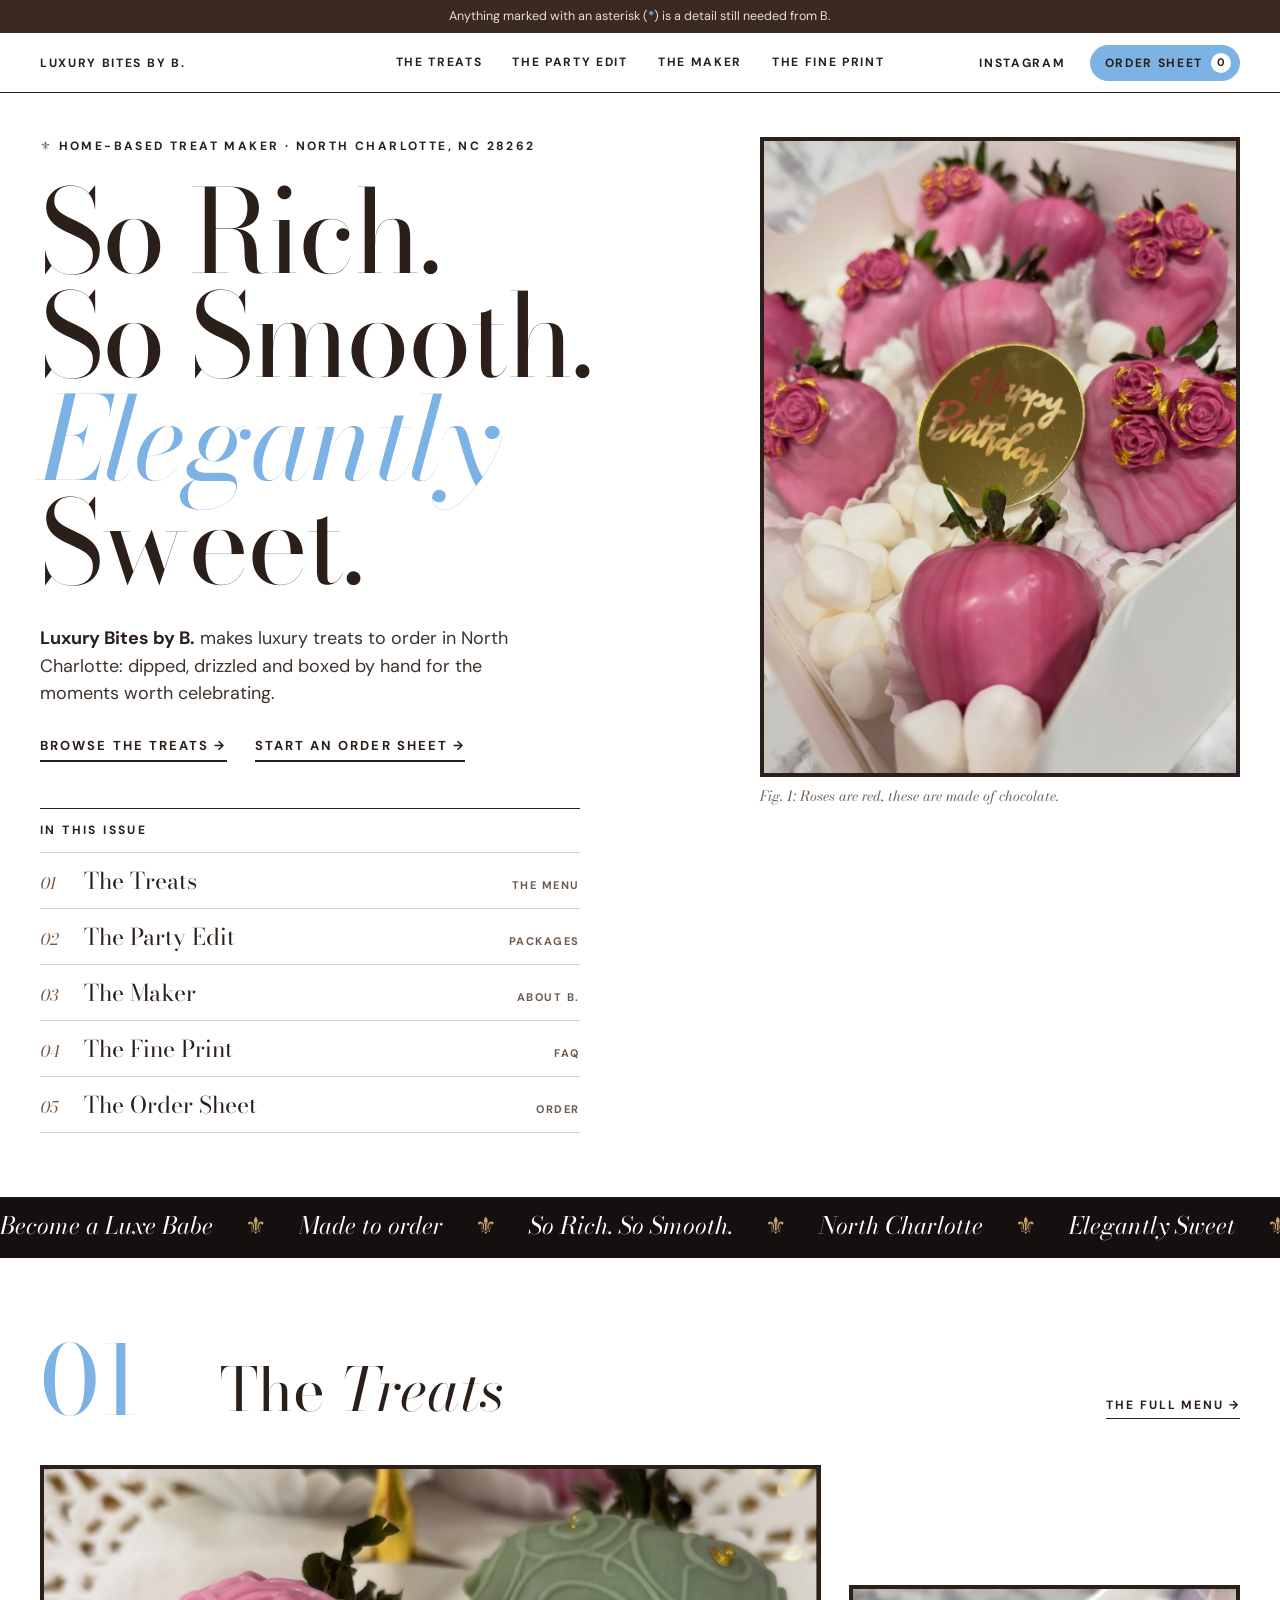
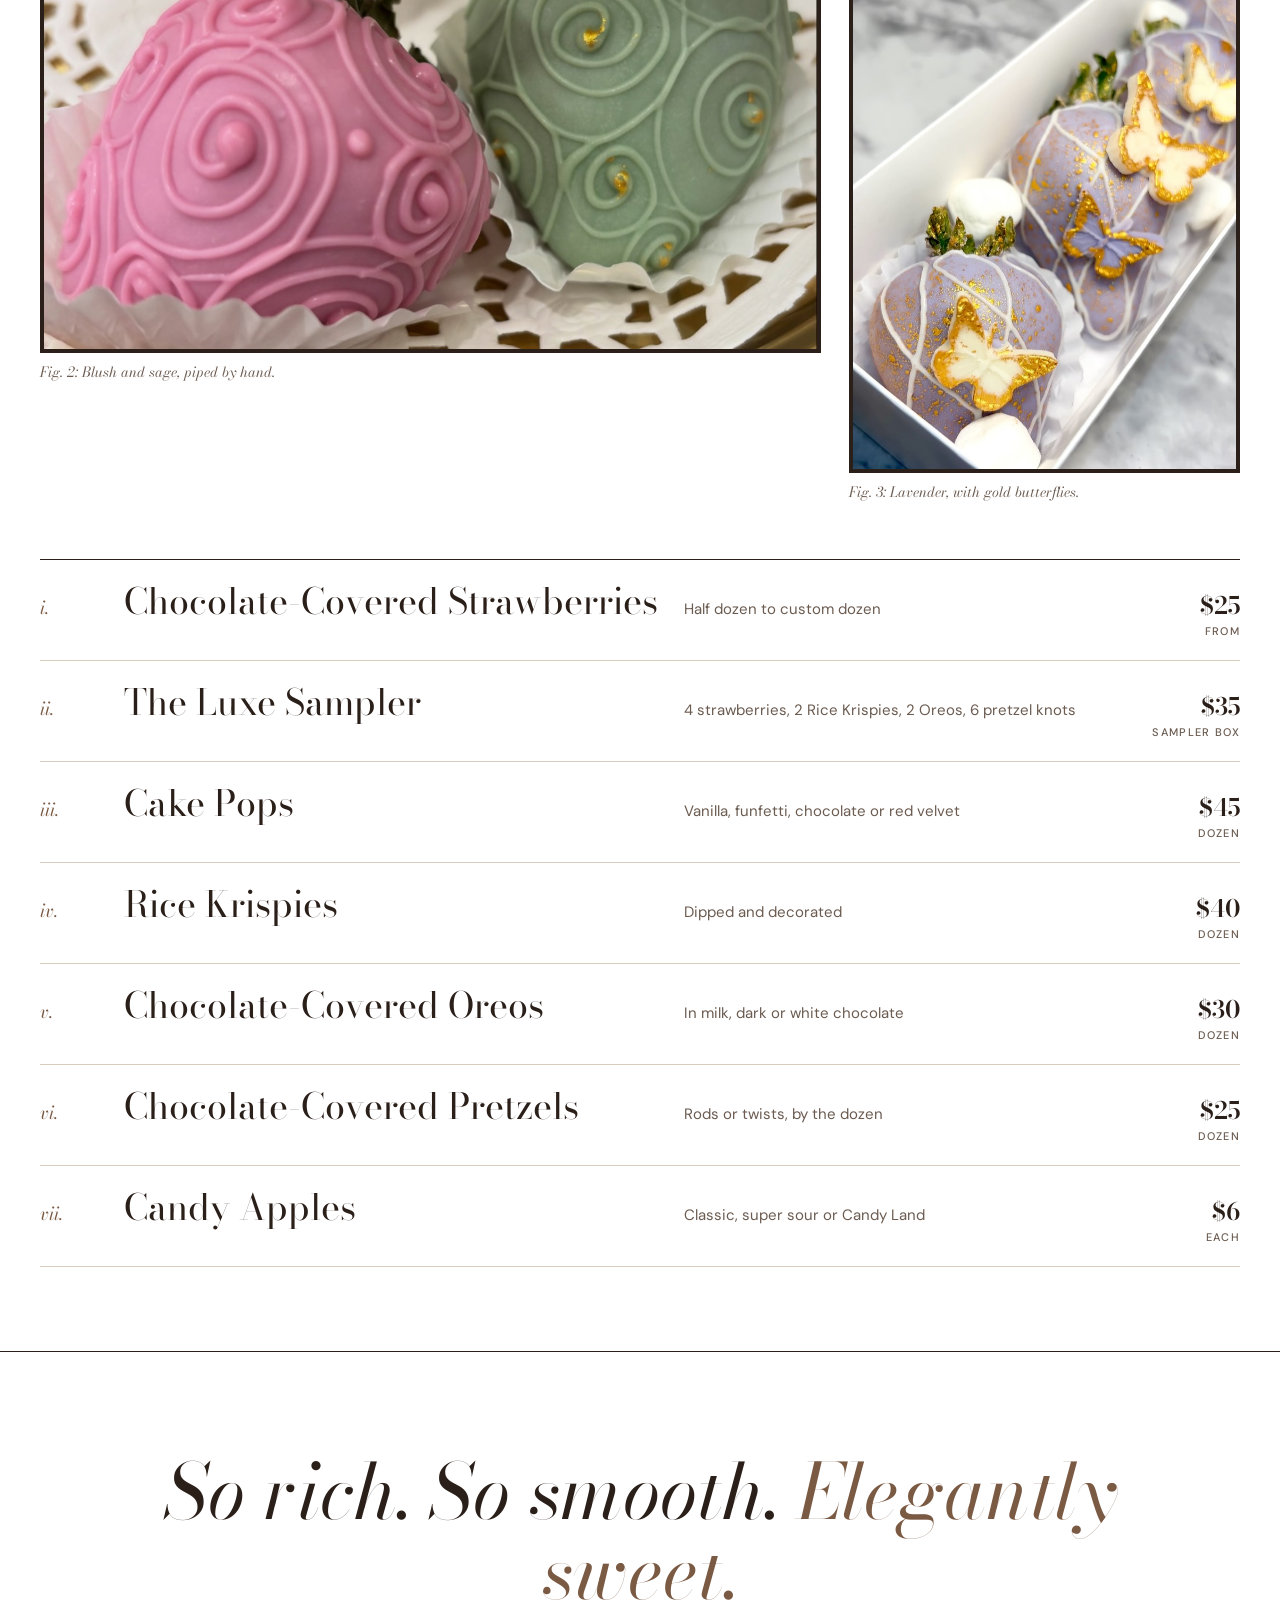
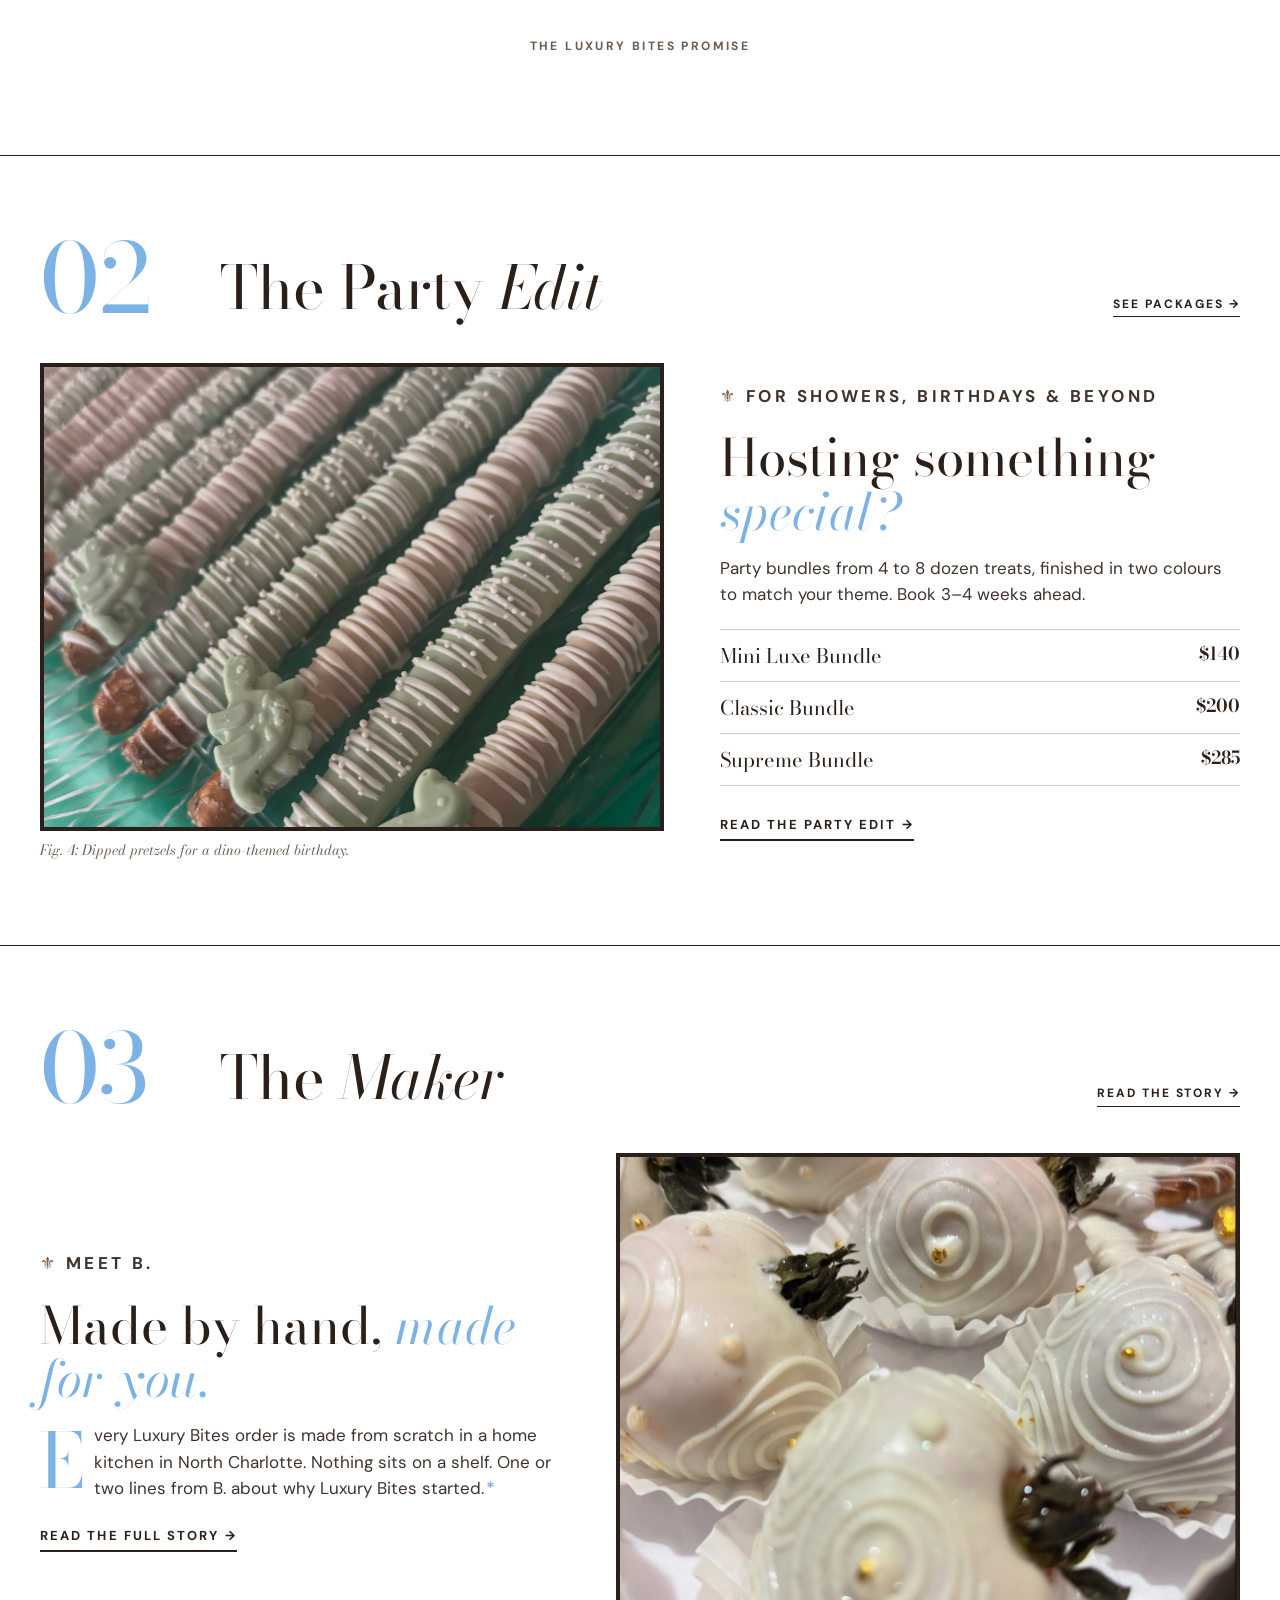
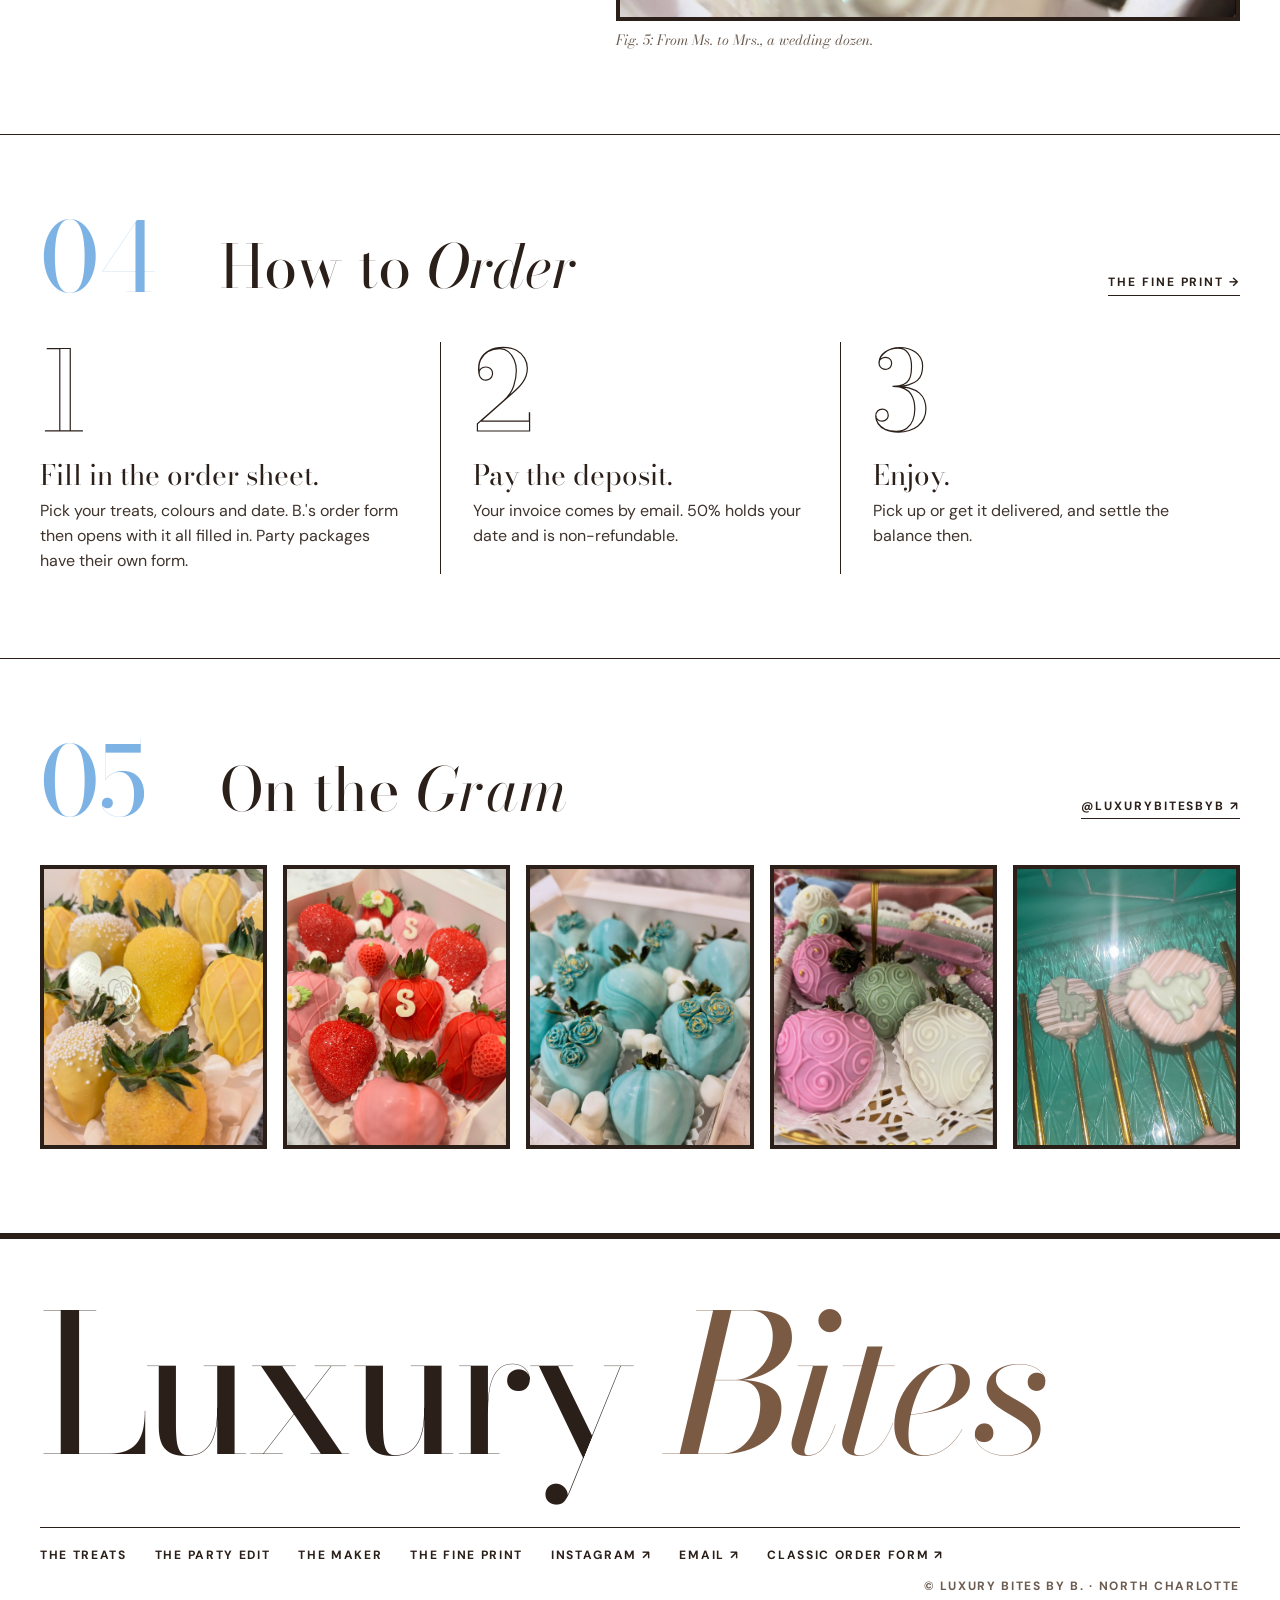
==== commit 4e62ab83: "Add files via upload" ====
--- a/index.html
+++ b/index.html
@@ -8,7 +8,7 @@
 <meta property="og:title" content="Luxury Bites by B.">
 <meta property="og:description" content="So rich. So smooth. Elegantly sweet. Luxury treats made to order in North Charlotte.">
 <meta property="og:image" content="images/hero.jpg">
-<meta name="theme-color" content="#f8f7f4">
+<meta name="theme-color" content="#ffffff">
 <link rel="icon" href="data:image/svg+xml,%3Csvg xmlns='http://www.w3.org/2000/svg' viewBox='0 0 64 64'%3E%3Crect width='64' height='64' fill='%23e4f6fb'/%3E%3Ctext x='32' y='44' font-family='Georgia,serif' font-style='italic' font-size='30' fill='%237b5a44' text-anchor='middle'%3ELB%3C/text%3E%3C/svg%3E">
 <link rel="preconnect" href="https://fonts.googleapis.com">
 <link rel="preconnect" href="https://fonts.gstatic.com" crossorigin>
@@ -19,7 +19,7 @@
 <a class="skip" href="#main">Skip to content</a>
 
 <!-- Remove this bar once the highlighted details are filled in. -->
-<div class="draftbar" id="draftbar">Draft: anything marked with an asterisk (<b style="color:var(--gold)">*</b>) is a detail still needed from B.</div>
+<div class="draftbar" id="draftbar">Anything marked with an asterisk (<b style="color:var(--accent)">*</b>) is a detail still needed from B.</div>
 
 <header class="top pad">
   <a href="#/">Luxury Bites by B.</a>
@@ -78,7 +78,7 @@
     Become a Luxe Babe <span>⚜</span> Made to order <span>⚜</span> So Rich. So Smooth. <span>⚜</span> North Charlotte <span>⚜</span> Elegantly Sweet <span>⚜</span>
   </div></div>
 
-  <section class="sec pad">
+  <section class="sec pad sec--blue">
     <div class="sechead"><span class="num">01</span><h2>The <em>Treats</em></h2><a class="more" href="#/treats">The full menu →</a></div>
     <div class="spread">
       <figure><div class="ph pops big" data-label="Photo"><img src="images/spread-wide.jpg" alt="Blush pink and sage strawberries with piped swirls on a gold stand" loading="lazy" onerror="this.remove()"></div><figcaption class="cap">Fig. 2: Blush and sage, piped by hand.</figcaption></figure>
@@ -92,7 +92,7 @@
     <cite>The Luxury Bites promise</cite>
   </div>
 
-  <section class="sec pad">
+  <section class="sec pad sec--blue">
     <div class="sechead"><span class="num">02</span><h2>The Party <em>Edit</em></h2><a class="more" href="#/party">See packages →</a></div>
     <div class="feature">
       <figure><div class="ph table" data-label="Dessert table photo"><img src="images/party-table.jpg" alt="Pink and sage chocolate-dipped pretzel rods on a party table" loading="lazy" onerror="this.remove()"></div><figcaption class="cap">Fig. 4: Dipped pretzels for a dino-themed birthday.</figcaption></figure>
@@ -119,7 +119,7 @@
     </div>
   </section>
 
-  <section class="sec pad sec--taupe">
+  <section class="sec pad sec--blue">
     <div class="sechead"><span class="num">04</span><h2>How to <em>Order</em></h2><a class="more" href="#/fine-print">The fine print →</a></div>
     <div class="how">
       <div><b>1</b><h3>Fill in the order sheet.</h3><p>Pick your treats, colours and date. B.'s order form then opens with it all filled in. Party packages have their own form.</p></div>
@@ -128,7 +128,7 @@
     </div>
   </section>
 
-  <section class="sec pad">
+  <section class="sec pad sec--blue">
     <div class="sechead"><span class="num">05</span><h2>On the <em>Gram</em></h2><a class="more" href="https://www.instagram.com/luxurybitesbyb/" target="_blank" rel="noopener">@luxurybitesbyb ↗</a></div>
     <div class="igrid">
       <figure><a href="https://www.instagram.com/luxurybitesbyb/" target="_blank" rel="noopener" class="glink"><div class="ph straw" data-label="Post"><img src="images/gram-1.jpg" alt="Sunshine yellow strawberries for Mother's Day" loading="lazy" onerror="this.remove()"></div></a></figure>
@@ -183,7 +183,7 @@
       </div>
     </div>
   </section>
-  <section class="sec pad sec--taupe">
+  <section class="sec pad sec--blue">
     <div class="policy">
       <div>
         <p class="script">Let's make something</p>
@@ -233,7 +233,7 @@
       <div class="ctas"><a class="cta" href="#/treats">Browse the treats →</a><a class="cta" href="https://www.instagram.com/luxurybitesbyb/" target="_blank" rel="noopener">Follow @luxurybitesbyb ↗</a></div>
     </div>
   </div>
-  <section class="sec pad sec--taupe">
+  <section class="sec pad sec--blue">
     <div class="vals">
       <div><b>i.</b><h3>Made to order</h3><p>Every treat is made fresh for your date, never ahead of time.</p></div>
       <div><b>ii.</b><h3>Finished by hand</h3><p>Dipped, drizzled and decorated one piece at a time.</p></div>
--- a/styles.css
+++ b/styles.css
@@ -1,9 +1,10 @@
-/* Luxury Bites by B. — built from mockup D (full site). The rules below are D's originals;
+/* Luxury Bites by B. — V3 (2026-09-29). Built from mockup D (full site). The rules below are D's originals;
    additions for the live build are at the end of the file. */
-:root{--paper:#f3eee6;--paper2:#ebe4d8;--ink:#141010;--muted:#6f655c;--body:#3a322c;--accent:#7d1d2c;--gold:#c9a46a;--rule:#141010;--soft:#cfc6b8}
+/* Colours: one blue everywhere (#7db3e4, the section-number blue), chocolate browns, white backgrounds. */
+:root{--paper:#f8f7f4;--paper2:#f4f4f2;--ink:#2b1f19;--muted:#6b5b50;--body:#3f332c;--accent:#7db3e4;--gold:#7db3e4;--rule:#2b1f19;--soft:#d8cdbf;--blue:#7db3e4;--sky:#7db3e4;--taupe:#e7dccb;--latte:#c8ab8c;--mocha:#7b5a44;--cocoa:#3a2a21}
 *{box-sizing:border-box;margin:0;padding:0}
 [hidden]{display:none!important}
-body{background:var(--paper);color:var(--ink);font:16px/1.55 'DM Sans',system-ui,sans-serif}
+body{background:linear-gradient(118deg,transparent 0 41%,rgba(160,140,120,.09) 41.6%,transparent 43.5%),linear-gradient(32deg,transparent 0 64%,rgba(160,140,120,.07) 64.4%,transparent 66%),linear-gradient(160deg,transparent 0 20%,rgba(160,140,120,.06) 20.3%,transparent 21.6%),var(--paper);background-attachment:fixed;color:var(--ink);font:16px/1.55 'DM Sans',system-ui,sans-serif}
 a{color:inherit;text-decoration:none}
 button,input,select,textarea{font:inherit;color:inherit}
 button{cursor:pointer;background:none;border:0}
@@ -11,7 +12,7 @@
 /* details still needed from B. are marked with an asterisk */
 .tbd{font-style:inherit;color:inherit}
 .tbd::after{content:"*";color:var(--accent);font-weight:700;font-style:normal;margin-left:2px}
-.draftbar{background:var(--ink);color:#e0d6c8;font-size:12.5px;text-align:center;padding:7px 12px}
+.draftbar{background:var(--cocoa);color:#eadfd2;font-size:12.5px;text-align:center;padding:7px 12px}
 .kicker{font-size:12px;font-weight:700;letter-spacing:.2em;text-transform:uppercase}
 .kicker .a{color:var(--accent)}
 .cap{font:italic 400 14px/1.4 'Bodoni Moda',serif;color:var(--muted);margin-top:10px}
@@ -123,11 +124,11 @@
 .blurb{font-size:17px;color:var(--body);max-width:480px}
 .prices{margin:22px 0 26px;max-width:420px}
 .prices div,.ln{display:flex;align-items:baseline;gap:8px;padding:5px 0;font-size:15px}
-.prices div::after,.ln::after{content:'';order:1;flex:1;border-bottom:1.5px dotted #b9ae9d;transform:translateY(-4px)}
+.prices div::after,.ln::after{content:'';order:1;flex:1;border-bottom:1.5px dotted #c8c2ba;transform:translateY(-4px)}
 .prices div span:last-child,.ln span:last-child{order:2;font:600 18px 'Bodoni Moda',serif}
 .sentence{font:400 clamp(21px,2.2vw,26px)/1.75 'Bodoni Moda',serif;max-width:580px;padding-top:20px;border-top:1px solid var(--soft)}
 .sentence select{appearance:none;-webkit-appearance:none;border:0;border-bottom:1.5px solid var(--accent);border-radius:0;padding:0 18px 0 2px;font-family:'Bodoni Moda',serif;font-style:italic;font-size:inherit;line-height:1.3;color:var(--accent);cursor:pointer;max-width:100%;
-  background:transparent url("data:image/svg+xml,%3Csvg xmlns='http://www.w3.org/2000/svg' width='10' height='6'%3E%3Cpath d='M0 0l5 6 5-6z' fill='%237d1d2c'/%3E%3C/svg%3E") no-repeat right 3px center}
+  background:transparent url("data:image/svg+xml,%3Csvg xmlns='http://www.w3.org/2000/svg' width='10' height='6'%3E%3Cpath d='M0 0l5 6 5-6z' fill='%237db3e4'/%3E%3C/svg%3E") no-repeat right 3px center}
 .sentence select:focus{outline:2px solid var(--gold);outline-offset:2px}
 .addrow{display:flex;align-items:center;gap:16px;margin-top:24px;flex-wrap:wrap}
 .qty{display:inline-flex;align-items:center;border:1px solid var(--ink);height:46px}
@@ -204,15 +205,15 @@
 .fl input,.fl select,.fl textarea{width:100%;border:0;border-bottom:1.5px solid var(--ink);border-radius:0;background:transparent;padding:8px 0;font:400 21px 'Bodoni Moda',serif}
 .fl textarea{min-height:84px;resize:vertical;font-size:19px}
 .fl input:focus,.fl select:focus,.fl textarea:focus{outline:none;border-color:var(--accent)}
-.fl input::placeholder,.fl textarea::placeholder{color:#a79b8d;font-style:italic}
+.fl input::placeholder,.fl textarea::placeholder{color:#9a938b;font-style:italic}
 .toggle{display:flex;border:1px solid var(--ink)}
 .toggle button{flex:1;padding:12px;font-size:12px;font-weight:700;letter-spacing:.16em;text-transform:uppercase}
 .toggle button.on{background:var(--ink);color:var(--paper)}
 .note{font-size:14px;color:var(--body);margin-top:10px}
-.note.warn{color:#7a4d0c;background:#f6e3bf;padding:10px 12px}
+.note.warn{color:var(--ink);background:var(--taupe);border-left:3px solid var(--ink);padding:10px 12px}
 .err{border-color:#b3261e!important}
 .errmsg{color:#b3261e;font-weight:700;font-size:14px;margin-top:14px}
-.ledger{position:sticky;top:84px;align-self:start;background:var(--paper2);padding:32px;border-top:4px solid var(--ink)}
+.ledger{position:sticky;top:84px;align-self:start;background:#fff;padding:32px;border:1px solid var(--soft);border-top:10px solid var(--sky);border-radius:8px}
 .ledger .kicker{display:block;margin-bottom:16px}
 .ledger .tot{font-weight:700;font-size:16px;border-top:1px solid var(--rule);margin-top:10px;padding-top:16px}
 .ledger .tot span:last-child{font-size:30px}
@@ -332,3 +333,98 @@
   .marquee div{animation:none}
   *{transition:none!important}
 }
+
+/* ---------- flyer-style panels ---------- */
+.top{background:rgba(248,247,244,.94);-webkit-backdrop-filter:blur(8px);backdrop-filter:blur(8px)}
+.overlay{background:var(--paper)}
+.pull{background:var(--blue)}
+.row:hover{background:var(--paper2)}
+.handoff{background:var(--paper2);border-left-color:var(--accent)}
+.igrid .ph,.spread .ph,.fig .ph,.feature .ph,.treat .ph,.article .ph{border:4px solid var(--ink)}
+.tiers{gap:28px}
+.tier,.tier:first-child,.tier:last-child{padding:30px 28px 32px;border:5px solid var(--ink);background:var(--taupe)}
+.tier:nth-child(2){background:var(--blue)}
+.tier ul{border-top-color:rgba(20,20,20,.25)}
+.tier li{border-bottom-color:rgba(20,20,20,.18)}
+.tier .note-sm{font-size:13px;color:var(--body);margin:-14px 0 24px}
+.policy{border:5px solid var(--ink);background:#fff;padding:34px 36px;display:grid;grid-template-columns:1fr 1.5fr;gap:40px;align-items:start}
+.policy .script{font:400 clamp(34px,4vw,52px)/1 'Pinyon Script',cursive}
+.policy h3{font:400 clamp(28px,3vw,40px)/1.05 'Bodoni Moda',serif;text-transform:uppercase;letter-spacing:.08em;margin-top:6px}
+.policy ul{list-style:none;border-top:1px solid var(--rule)}
+.policy li{padding:13px 0 13px 26px;border-bottom:1px solid var(--soft);position:relative;color:var(--body)}
+.policy li::before{content:"⚜";position:absolute;left:0;top:13px;color:var(--accent)}
+.policy li b{color:var(--ink)}
+.policy .contact{margin-top:22px;font-size:14px;color:var(--body)}
+.policy .contact a{color:var(--accent);border-bottom:1px solid var(--accent)}
+@media (max-width:900px){
+  .tier,.tier:first-child,.tier:last-child{border:5px solid var(--ink);padding:26px 22px}
+  .policy{grid-template-columns:1fr;gap:20px;padding:26px 22px}
+}
+
+/* ---------- chocolate & latte ---------- */
+.sechead .num,.phead h1 em,.kicker .a,.row .i,.treat .i,.tier .i,.vals b,.qa>h2,.fp aside button i{color:var(--mocha)}
+.marquee{background:var(--cocoa)}
+.marquee span{color:var(--latte)}
+.sec--taupe{background:var(--taupe)}
+.sec--blue{background:var(--blue)}
+.sec--taupe .row:hover{background:rgba(255,255,255,.45)}
+.treat:nth-child(even){background:var(--taupe)}
+.contents a b{color:var(--mocha)}
+.pull{background:var(--taupe)}
+.pull q em{color:var(--mocha)}
+.ledger{border-top-color:var(--latte)}
+.ledger .dep{color:var(--mocha)}
+.incart,.tier .pick{background:var(--mocha)}
+.send,.addbtn{background:var(--cocoa)}
+.send:hover,.addbtn:hover{background:var(--mocha)}
+.toggle button.on{background:var(--cocoa)}
+.bar{background:var(--cocoa)}
+.bar a,.toast a{color:var(--latte);border-color:var(--latte)}
+.toast{background:var(--cocoa)}
+footer{background:var(--taupe);border-top:5px solid var(--ink)}
+footer .word em{color:var(--mocha)}
+.policy li::before{color:var(--mocha)}
+.tier:nth-child(2){background:var(--blue)}
+
+/* ---------- V2 colours: one matching blue, lighter blue accent, D-style banner ---------- */
+:root{--accent:#7db3e4;--accent-ink:#7db3e4}
+/* small text uses a deeper shade of the same blue so it stays readable */
+.tbd::after,.qa>h2,.q a,.empty a,.policy .contact a,.fp aside button i,.fp aside button:hover,
+.contents a:hover,footer .links a:hover,.cta:hover,.sentence .fixed,.feature h3 em,
+.dropcap::first-letter,.body p:first-child::first-letter{color:var(--accent-ink)}
+.q a,.empty a,.policy .contact a,.cta:hover{border-color:var(--accent-ink)}
+.sentence select{color:var(--accent-ink);border-bottom-color:var(--accent);
+  background:transparent url("data:image/svg+xml,%3Csvg xmlns='http://www.w3.org/2000/svg' width='10' height='6'%3E%3Cpath d='M0 0l5 6 5-6z' fill='%237db3e4'/%3E%3C/svg%3E") no-repeat right 3px center}
+:focus-visible{outline-color:var(--accent-ink)}
+.fl input:focus,.fl select:focus,.fl textarea:focus{border-color:var(--accent-ink)}
+/* "Order sheet" is a pill in the panel blue */
+.ordlink{background:var(--blue);color:var(--ink);padding:7px 8px 7px 14px;border-radius:999px;border:1px solid #7db3e4}
+.ordlink b{background:var(--accent);color:var(--ink)}
+/* scrolling banner: black with white words, like the original D mockup */
+.marquee{background:#141010;color:#fff}
+.marquee span{color:#c9a46a}
+/* one blue for every tinted section and box */
+.sec--taupe,.sec--blue,.pull,.treat:nth-child(even),.tier,.tier:first-child,.tier:last-child,.tier:nth-child(2),footer{background:var(--blue)}
+.sec--taupe .row:hover,.sec--blue .row:hover{background:rgba(255,255,255,.5)}
+/* white "made for you." with a soft shadow so it reads on the blue */
+.feature.flip h3 em{color:#fff;text-shadow:0 1px 3px rgba(43,31,25,.45)}
+/* keep "each" small and spaced after candy apple prices */
+.prices div span.ea{order:0;font:500 11px 'DM Sans',sans-serif;letter-spacing:.12em;text-transform:uppercase;color:var(--muted);margin-left:6px}
+
+/* ---------- white backgrounds, theme-blue section numbers ---------- */
+:root{--paper:#ffffff}
+.top{background:rgba(255,255,255,.94)}
+.sec--taupe,.sec--blue,.pull,.treat:nth-child(even),footer{background:transparent}
+.tier,.tier:first-child,.tier:last-child,.tier:nth-child(2){background:#fff}
+.sec--taupe .row:hover,.sec--blue .row:hover{background:var(--paper2)}
+.sechead .num{color:var(--accent)}
+/* white text would vanish on white, so "made for you." goes theme blue */
+.feature.flip h3 em{color:var(--accent);text-shadow:none}
+/* plain white page (the marble streaks showed as gray lines on white) */
+body{background:#fff}
+
+/* ---------- one blue everywhere: the section-number blue #7db3e4 ---------- */
+:root{--accent:#7db3e4;--accent-ink:#7db3e4;--gold:#7db3e4;--sky:#7db3e4;--blue:#7db3e4;--paper2:#f4f4f2}
+.sentence select{background:transparent url("data:image/svg+xml,%3Csvg xmlns='http://www.w3.org/2000/svg' width='10' height='6'%3E%3Cpath d='M0 0l5 6 5-6z' fill='%237db3e4'/%3E%3C/svg%3E") no-repeat right 3px center}
+.ordlink{border-color:#7db3e4}
+.ordlink b{background:#fff;color:var(--ink)}
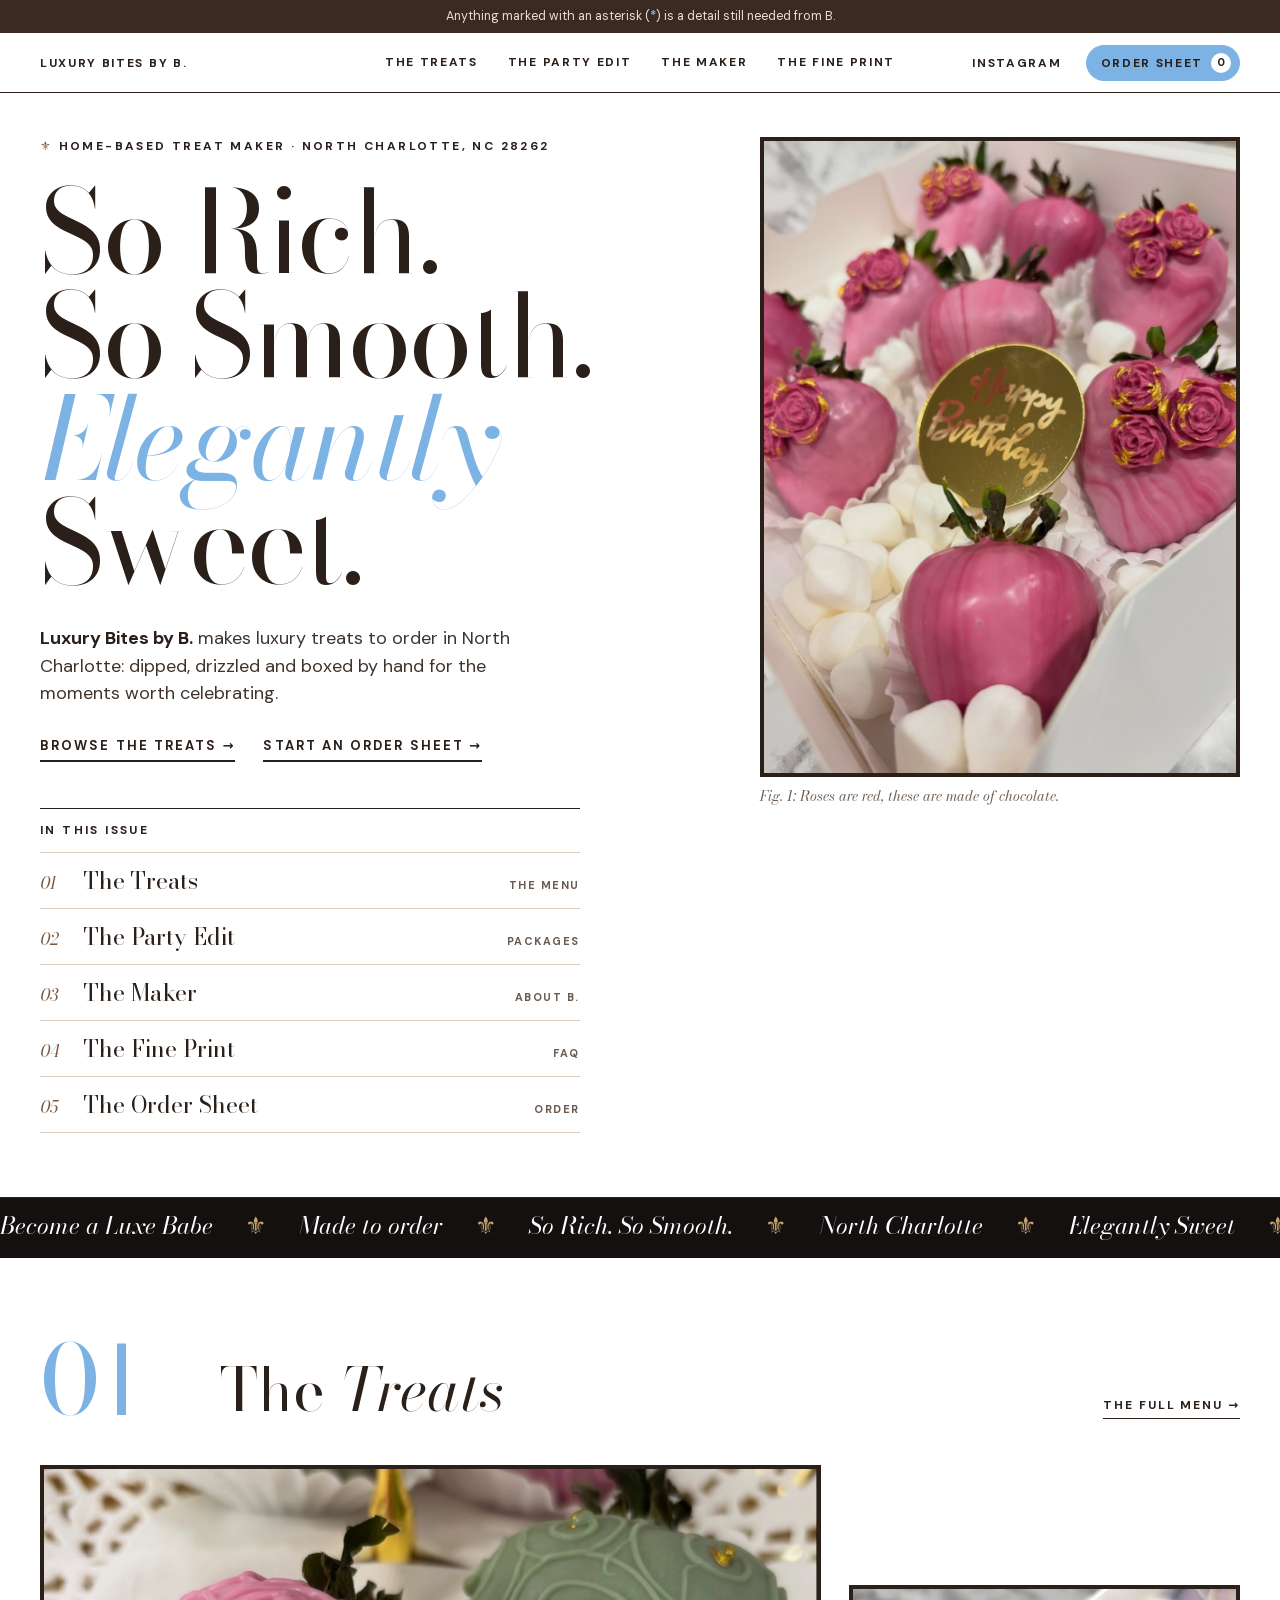
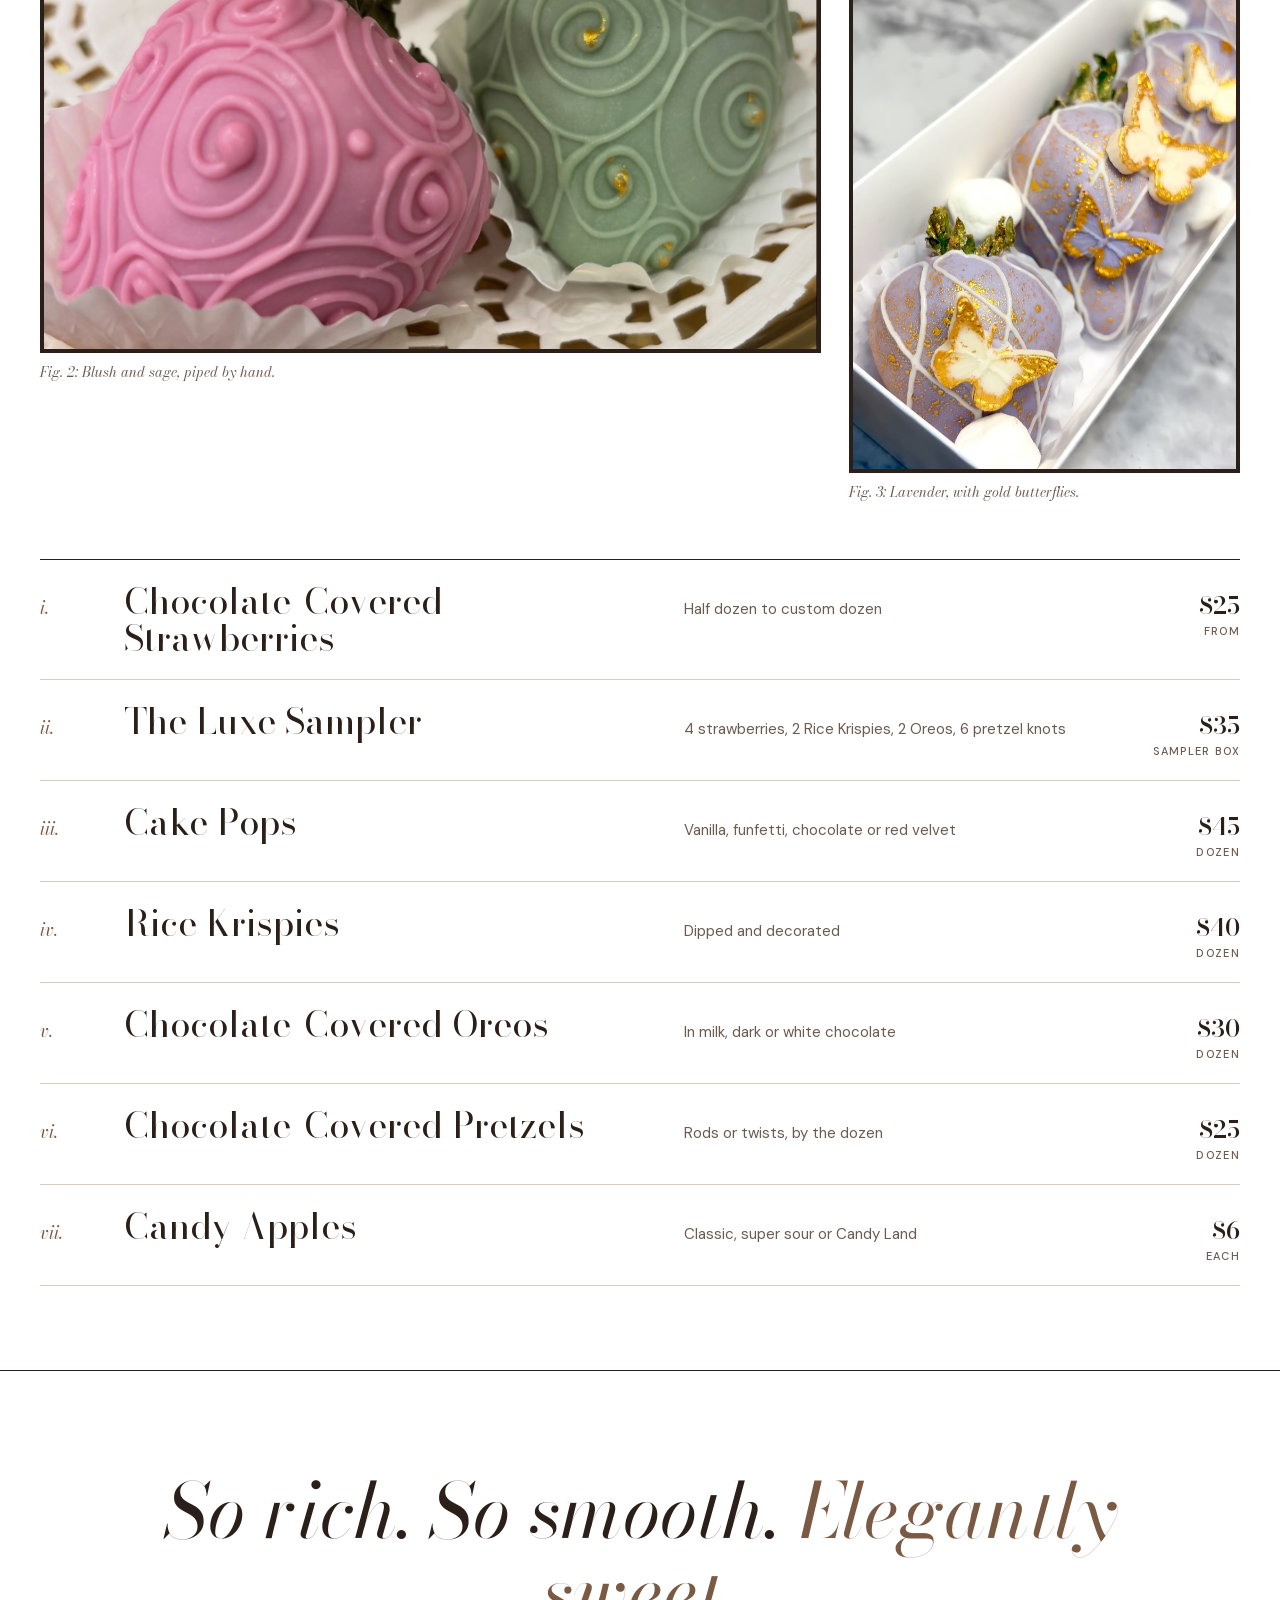
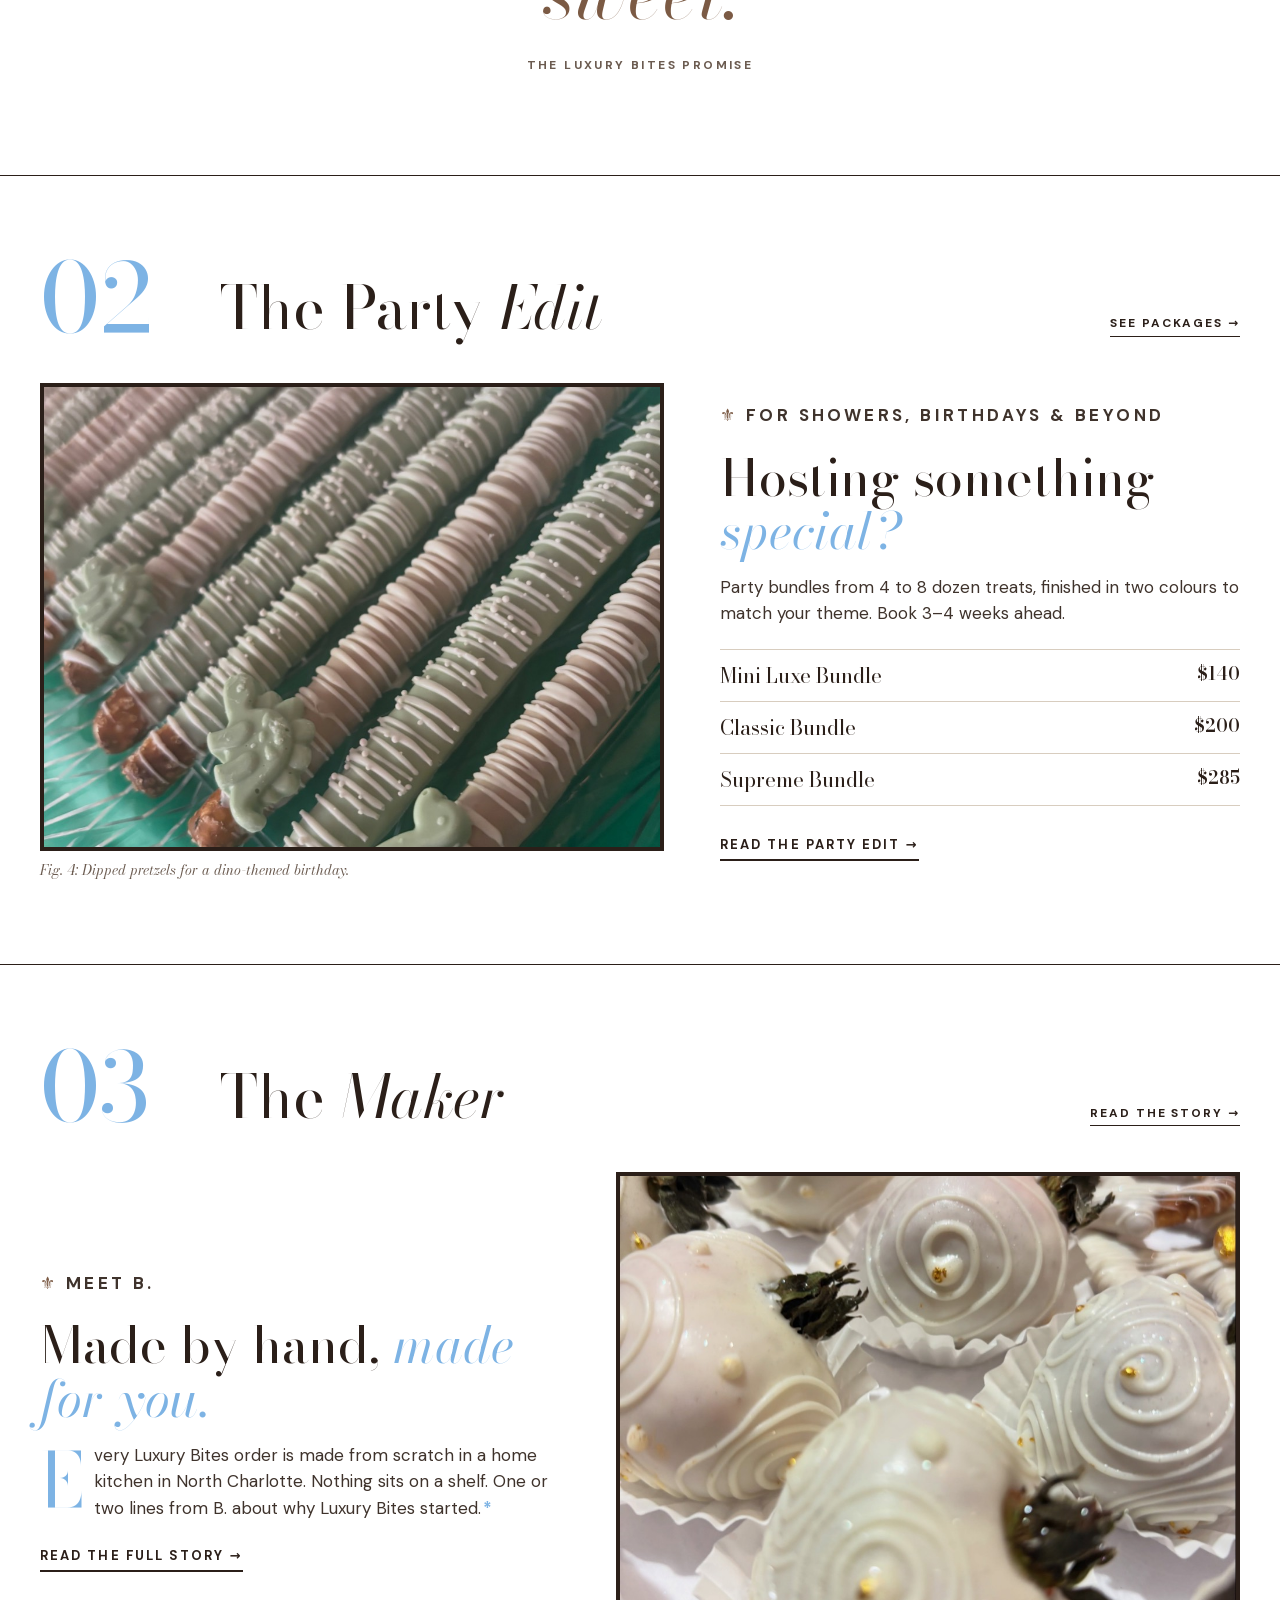
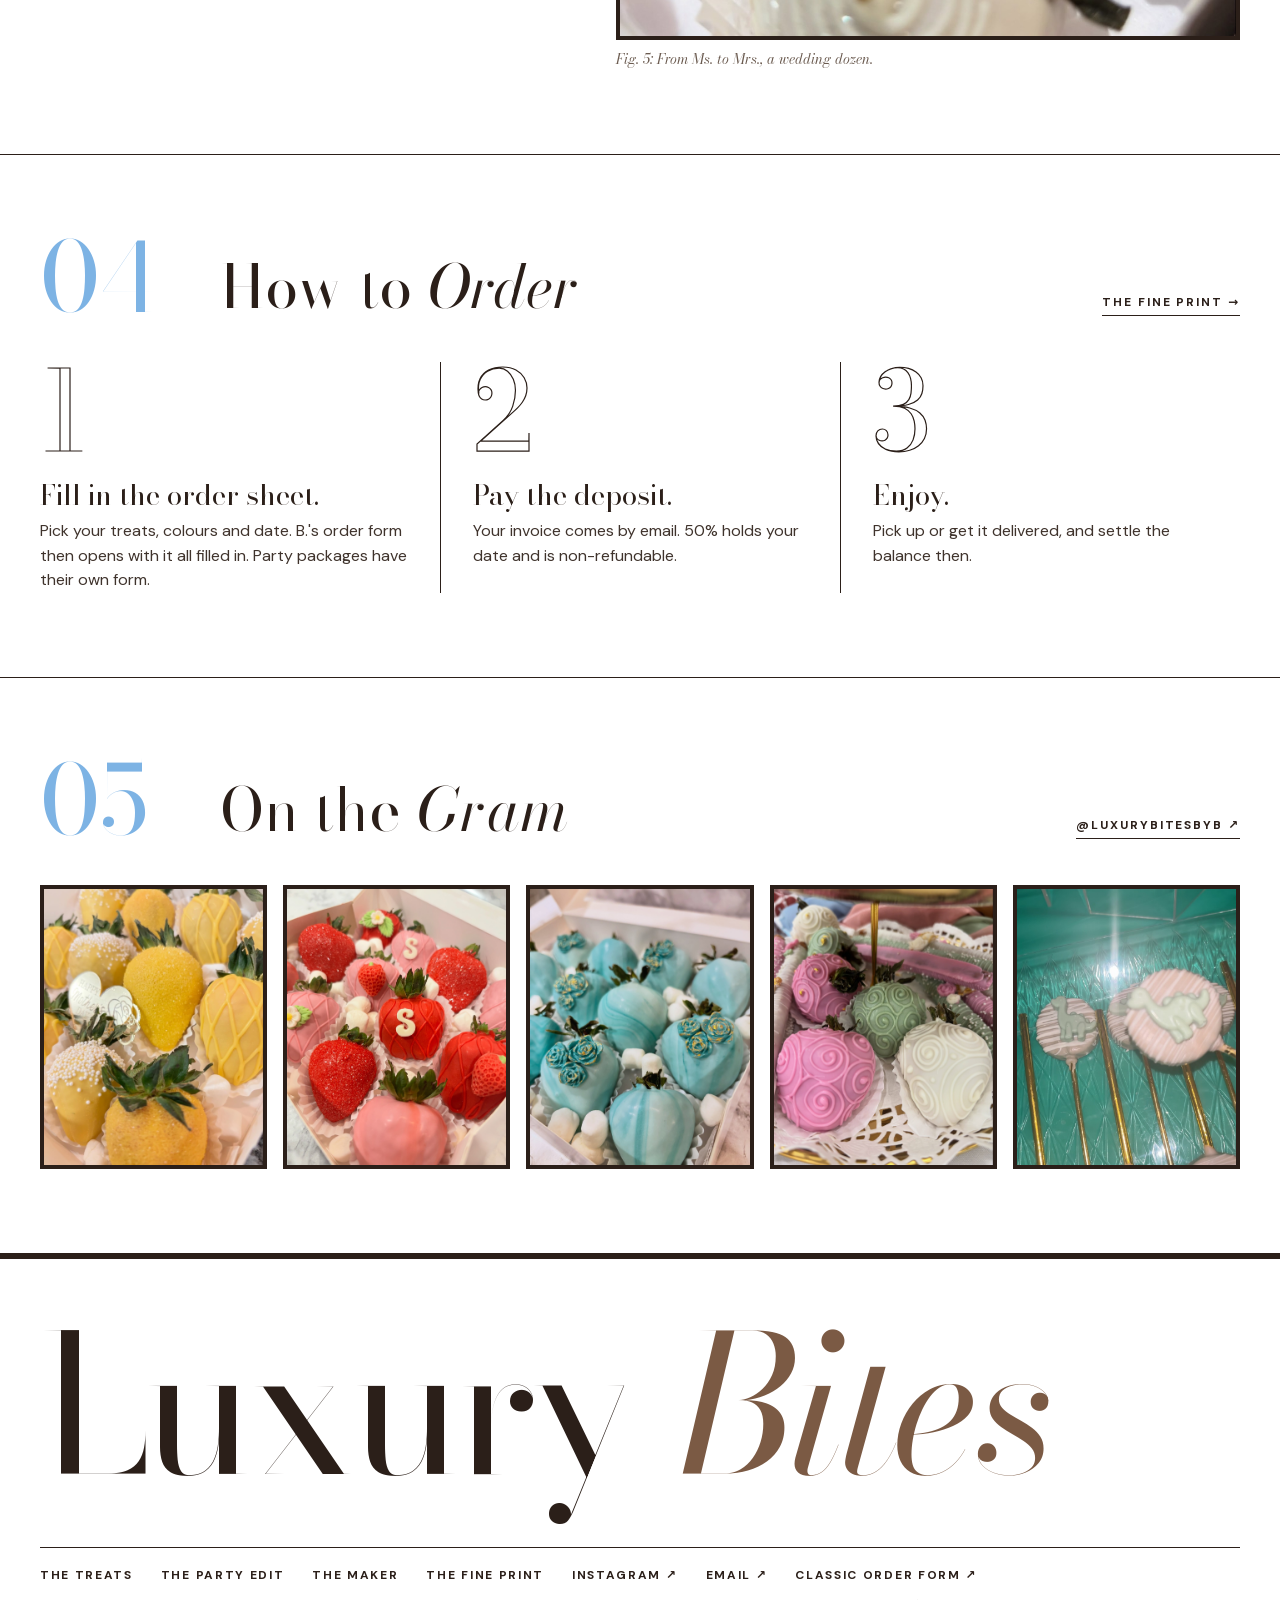
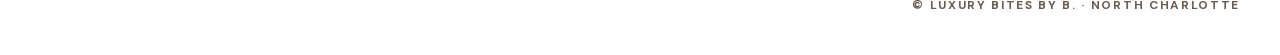
==== commit bb6020f9: "V4: security headers and self-hosted fonts" ====
--- a/index.html
+++ b/index.html
@@ -10,9 +10,6 @@
 <meta property="og:image" content="images/hero.jpg">
 <meta name="theme-color" content="#ffffff">
 <link rel="icon" href="data:image/svg+xml,%3Csvg xmlns='http://www.w3.org/2000/svg' viewBox='0 0 64 64'%3E%3Crect width='64' height='64' fill='%23e4f6fb'/%3E%3Ctext x='32' y='44' font-family='Georgia,serif' font-style='italic' font-size='30' fill='%237b5a44' text-anchor='middle'%3ELB%3C/text%3E%3C/svg%3E">
-<link rel="preconnect" href="https://fonts.googleapis.com">
-<link rel="preconnect" href="https://fonts.gstatic.com" crossorigin>
-<link href="https://fonts.googleapis.com/css2?family=Bodoni+Moda:ital,opsz,wght@0,6..96,400;0,6..96,600;1,6..96,400&family=DM+Sans:wght@400;500;700&family=Pinyon+Script&display=swap" rel="stylesheet">
 <link rel="stylesheet" href="styles.css">
 </head>
 <body>
@@ -30,7 +27,7 @@
     <a href="#/fine-print" data-r="fine-print">The Fine Print</a>
   </nav>
   <span class="r">
-    <a class="ig" href="https://www.instagram.com/luxurybitesbyb/" target="_blank" rel="noopener">Instagram</a>
+    <a class="ig" href="https://www.instagram.com/luxurybitesbyb/" target="_blank" rel="noopener noreferrer">Instagram</a>
     <a class="ordlink" href="#/order">Order sheet <b id="count">0</b></a>
     <button class="menubtn" data-overlay aria-controls="overlay">Menu</button>
   </span>
@@ -68,7 +65,7 @@
       </div>
     </div>
     <figure class="fig">
-      <div class="ph straw" data-label="Hero photo"><img src="images/hero.jpg" alt="Pink chocolate-covered strawberries with chocolate roses and a gold Happy Birthday topper" onerror="this.remove()"></div>
+      <div class="ph straw" data-label="Hero photo"><img src="images/hero.jpg" alt="Pink chocolate-covered strawberries with chocolate roses and a gold Happy Birthday topper"></div>
       <figcaption class="cap">Fig. 1: Roses are red, these are made of chocolate.</figcaption>
     </figure>
   </div>
@@ -81,8 +78,8 @@
   <section class="sec pad sec--blue">
     <div class="sechead"><span class="num">01</span><h2>The <em>Treats</em></h2><a class="more" href="#/treats">The full menu →</a></div>
     <div class="spread">
-      <figure><div class="ph pops big" data-label="Photo"><img src="images/spread-wide.jpg" alt="Blush pink and sage strawberries with piped swirls on a gold stand" loading="lazy" onerror="this.remove()"></div><figcaption class="cap">Fig. 2: Blush and sage, piped by hand.</figcaption></figure>
-      <figure class="small"><div class="ph apple" data-label="Photo"><img src="images/spread-tall.jpg" alt="Lavender strawberries with gold butterflies" loading="lazy" onerror="this.remove()"></div><figcaption class="cap">Fig. 3: Lavender, with gold butterflies.</figcaption></figure>
+      <figure><div class="ph pops big" data-label="Photo"><img src="images/spread-wide.jpg" alt="Blush pink and sage strawberries with piped swirls on a gold stand" loading="lazy"></div><figcaption class="cap">Fig. 2: Blush and sage, piped by hand.</figcaption></figure>
+      <figure class="small"><div class="ph apple" data-label="Photo"><img src="images/spread-tall.jpg" alt="Lavender strawberries with gold butterflies" loading="lazy"></div><figcaption class="cap">Fig. 3: Lavender, with gold butterflies.</figcaption></figure>
     </div>
     <div class="list" id="homeList"></div>
   </section>
@@ -95,7 +92,7 @@
   <section class="sec pad sec--blue">
     <div class="sechead"><span class="num">02</span><h2>The Party <em>Edit</em></h2><a class="more" href="#/party">See packages →</a></div>
     <div class="feature">
-      <figure><div class="ph table" data-label="Dessert table photo"><img src="images/party-table.jpg" alt="Pink and sage chocolate-dipped pretzel rods on a party table" loading="lazy" onerror="this.remove()"></div><figcaption class="cap">Fig. 4: Dipped pretzels for a dino-themed birthday.</figcaption></figure>
+      <figure><div class="ph table" data-label="Dessert table photo"><img src="images/party-table.jpg" alt="Pink and sage chocolate-dipped pretzel rods on a party table" loading="lazy"></div><figcaption class="cap">Fig. 4: Dipped pretzels for a dino-themed birthday.</figcaption></figure>
       <div>
         <p class="kicker"><span class="a">⚜</span> For showers, birthdays &amp; beyond</p>
         <h3>Hosting something <em>special?</em></h3>
@@ -109,7 +106,7 @@
   <section class="sec pad sec--blue">
     <div class="sechead"><span class="num">03</span><h2>The <em>Maker</em></h2><a class="more" href="#/maker">Read the story →</a></div>
     <div class="feature flip">
-      <figure><div class="ph pops" data-label="Photo"><img src="images/maker-feature.jpg" alt="White chocolate-covered strawberries with pearl details for a wedding" loading="lazy" onerror="this.remove()"></div><figcaption class="cap">Fig. 5: From Ms. to Mrs., a wedding dozen.</figcaption></figure>
+      <figure><div class="ph pops" data-label="Photo"><img src="images/maker-feature.jpg" alt="White chocolate-covered strawberries with pearl details for a wedding" loading="lazy"></div><figcaption class="cap">Fig. 5: From Ms. to Mrs., a wedding dozen.</figcaption></figure>
       <div>
         <p class="kicker"><span class="a">⚜</span> Meet B.</p>
         <h3>Made by hand, <em>made for you.</em></h3>
@@ -129,13 +126,13 @@
   </section>
 
   <section class="sec pad sec--blue">
-    <div class="sechead"><span class="num">05</span><h2>On the <em>Gram</em></h2><a class="more" href="https://www.instagram.com/luxurybitesbyb/" target="_blank" rel="noopener">@luxurybitesbyb ↗</a></div>
+    <div class="sechead"><span class="num">05</span><h2>On the <em>Gram</em></h2><a class="more" href="https://www.instagram.com/luxurybitesbyb/" target="_blank" rel="noopener noreferrer">@luxurybitesbyb ↗</a></div>
     <div class="igrid">
-      <figure><a href="https://www.instagram.com/luxurybitesbyb/" target="_blank" rel="noopener" class="glink"><div class="ph straw" data-label="Post"><img src="images/gram-1.jpg" alt="Sunshine yellow strawberries for Mother's Day" loading="lazy" onerror="this.remove()"></div></a></figure>
-      <figure><a href="https://www.instagram.com/luxurybitesbyb/" target="_blank" rel="noopener" class="glink"><div class="ph box" data-label="Post"><img src="images/gram-2.jpg" alt="Red and pink strawberries with an S monogram" loading="lazy" onerror="this.remove()"></div></a></figure>
-      <figure><a href="https://www.instagram.com/luxurybitesbyb/" target="_blank" rel="noopener" class="glink"><div class="ph pops" data-label="Post"><img src="images/gram-3.jpg" alt="Robin's egg blue strawberries with rosettes" loading="lazy" onerror="this.remove()"></div></a></figure>
-      <figure><a href="https://www.instagram.com/luxurybitesbyb/" target="_blank" rel="noopener" class="glink"><div class="ph pretz" data-label="Post"><img src="images/gram-4.jpg" alt="Pink, sage and white swirled strawberries" loading="lazy" onerror="this.remove()"></div></a></figure>
-      <figure><a href="https://www.instagram.com/luxurybitesbyb/" target="_blank" rel="noopener" class="glink"><div class="ph sicle" data-label="Post"><img src="images/gram-5.jpg" alt="Dinosaur Oreo pops on gold sticks" loading="lazy" onerror="this.remove()"></div></a></figure>
+      <figure><a href="https://www.instagram.com/luxurybitesbyb/" target="_blank" class="glink" rel="noopener noreferrer"><div class="ph straw" data-label="Post"><img src="images/gram-1.jpg" alt="Sunshine yellow strawberries for Mother's Day" loading="lazy"></div></a></figure>
+      <figure><a href="https://www.instagram.com/luxurybitesbyb/" target="_blank" class="glink" rel="noopener noreferrer"><div class="ph box" data-label="Post"><img src="images/gram-2.jpg" alt="Red and pink strawberries with an S monogram" loading="lazy"></div></a></figure>
+      <figure><a href="https://www.instagram.com/luxurybitesbyb/" target="_blank" class="glink" rel="noopener noreferrer"><div class="ph pops" data-label="Post"><img src="images/gram-3.jpg" alt="Robin's egg blue strawberries with rosettes" loading="lazy"></div></a></figure>
+      <figure><a href="https://www.instagram.com/luxurybitesbyb/" target="_blank" class="glink" rel="noopener noreferrer"><div class="ph pretz" data-label="Post"><img src="images/gram-4.jpg" alt="Pink, sage and white swirled strawberries" loading="lazy"></div></a></figure>
+      <figure><a href="https://www.instagram.com/luxurybitesbyb/" target="_blank" class="glink" rel="noopener noreferrer"><div class="ph sicle" data-label="Post"><img src="images/gram-5.jpg" alt="Dinosaur Oreo pops on gold sticks" loading="lazy"></div></a></figure>
     </div>
   </section>
 </section>
@@ -188,7 +185,7 @@
       <div>
         <p class="script">Let's make something</p>
         <h3>Sweet happen</h3>
-        <p class="contact">Party bundle info &amp; policy. Questions? Email <a href="mailto:bmartin@luxurybitesbyb.co">bmartin@luxurybitesbyb.co</a> or send a DM on <a href="https://www.instagram.com/luxurybitesbyb/" target="_blank" rel="noopener">Instagram</a>.</p>
+        <p class="contact">Party bundle info &amp; policy. Questions? Email <a href="mailto:bmartin@luxurybitesbyb.co">bmartin@luxurybitesbyb.co</a> or send a DM on <a href="https://www.instagram.com/luxurybitesbyb/" target="_blank" rel="noopener noreferrer">Instagram</a>.</p>
       </div>
       <ul>
         <li>A <b>50% non-refundable deposit</b> is due <b>within 24–48 hours of receiving your invoice</b> to secure your date.</li>
@@ -201,7 +198,7 @@
   </section>
   <section class="sec pad">
     <div class="feature">
-      <figure><div class="ph table" data-label="Custom dessert table photo"><img src="images/custom-table.jpg" alt="Sage and blush treats on a dessert table" loading="lazy" onerror="this.remove()"></div><figcaption class="cap">Fig. 6: On the table at a dino-themed birthday.</figcaption></figure>
+      <figure><div class="ph table" data-label="Custom dessert table photo"><img src="images/custom-table.jpg" alt="Sage and blush treats on a dessert table" loading="lazy"></div><figcaption class="cap">Fig. 6: On the table at a dino-themed birthday.</figcaption></figure>
       <div>
         <p class="kicker"><span class="a">⚜</span> Bespoke</p>
         <h3>The <em>custom</em> table.</h3>
@@ -220,7 +217,7 @@
     <p class="deck">From a home kitchen in North Charlotte, one treat maker is making the city's moments a little sweeter, one dipped strawberry at a time.</p>
   </div>
   <div class="article pad">
-    <figure><div class="ph pops" data-label="Photo"><img src="images/maker.jpg" alt="A sage chocolate-covered strawberry on vintage floral china" loading="lazy" onerror="this.remove()"></div><figcaption class="cap">Fig. 7: Sage and gold, on vintage china. <span class="tbd">A portrait of B. could go here</span></figcaption></figure>
+    <figure><div class="ph pops" data-label="Photo"><img src="images/maker.jpg" alt="A sage chocolate-covered strawberry on vintage floral china" loading="lazy"></div><figcaption class="cap">Fig. 7: Sage and gold, on vintage china. <span class="tbd">A portrait of B. could go here</span></figcaption></figure>
     <div>
       <p class="byline">Words by B. · North Charlotte, NC</p>
       <div class="body">
@@ -230,7 +227,7 @@
         <p><span class="tbd">What a "Luxe Babe" is, and a thank-you to the customers who keep coming back.</span></p>
       </div>
       <blockquote>“<span class="tbd">A signature line from B.</span> <em>So rich, so smooth, elegantly sweet.</em>”</blockquote>
-      <div class="ctas"><a class="cta" href="#/treats">Browse the treats →</a><a class="cta" href="https://www.instagram.com/luxurybitesbyb/" target="_blank" rel="noopener">Follow @luxurybitesbyb ↗</a></div>
+      <div class="ctas"><a class="cta" href="#/treats">Browse the treats →</a><a class="cta" href="https://www.instagram.com/luxurybitesbyb/" target="_blank" rel="noopener noreferrer">Follow @luxurybitesbyb ↗</a></div>
     </div>
   </div>
   <section class="sec pad sec--blue">
@@ -247,7 +244,7 @@
   <div class="phead pad">
     <p class="kicker"><span class="a">04</span> · Questions &amp; answers</p>
     <h1>The Fine <em>Print</em></h1>
-    <p class="deck">Everything worth knowing before you order. Still curious? Email <a href="mailto:bmartin@luxurybitesbyb.co" style="color:var(--accent);border-bottom:1px solid var(--accent)">bmartin@luxurybitesbyb.co</a> or send a DM on <a href="https://www.instagram.com/luxurybitesbyb/" target="_blank" rel="noopener" style="color:var(--accent);border-bottom:1px solid var(--accent)">Instagram</a>.</p>
+    <p class="deck">Everything worth knowing before you order. Still curious? Email <a href="mailto:bmartin@luxurybitesbyb.co" style="color:var(--accent);border-bottom:1px solid var(--accent)">bmartin@luxurybitesbyb.co</a> or send a DM on <a href="https://www.instagram.com/luxurybitesbyb/" target="_blank" style="color:var(--accent);border-bottom:1px solid var(--accent)" rel="noopener noreferrer">Instagram</a>.</p>
   </div>
   <div class="fp pad">
     <aside>
@@ -258,7 +255,7 @@
     </aside>
     <div>
       <div class="qa" id="qa-ordering"><h2>i. Ordering</h2>
-        <div class="q"><h3>How do I place an order?</h3><p>Add treats from <a href="#/treats">The Treats</a> to your order sheet and pick your date. B.'s order form then opens with your treats filled in: add your name and contact details and submit. An invoice with your order details and payment instructions comes by email. Prefer to start from scratch? <a data-form-link href="https://forms.gle/48eQR3cbqZMoFxMr8" target="_blank" rel="noopener">Use the order form</a>.</p></div>
+        <div class="q"><h3>How do I place an order?</h3><p>Add treats from <a href="#/treats">The Treats</a> to your order sheet and pick your date. B.'s order form then opens with your treats filled in: add your name and contact details and submit. An invoice with your order details and payment instructions comes by email. Prefer to start from scratch? <a data-form-link href="https://forms.gle/48eQR3cbqZMoFxMr8" target="_blank" rel="noopener noreferrer">Use the order form</a>.</p></div>
         <div class="q"><h3>How far ahead should I order?</h3><p>Party bundles: at least 3–4 weeks ahead. <span class="tbd">Lead time for everyday orders</span></p></div>
         <div class="q"><h3>Can I order last-minute?</h3><p>Orders needed within 24–48 hours may be accepted based on availability, with a $10 rush fee.</p></div>
         <div class="q"><h3>Can you match my party colours?</h3><p>Yes. Choose a colour theme for each treat, or pick a custom theme and describe it in the notes, e.g. "pink and purple Hello Kitty theme" or "3 blue-and-white marble, 3 plain white".</p></div>
@@ -291,7 +288,7 @@
   <div class="word">Luxury <em>Bites</em></div>
   <div class="links">
     <a href="#/treats">The Treats</a><a href="#/party">The Party Edit</a><a href="#/maker">The Maker</a><a href="#/fine-print">The Fine Print</a>
-    <a href="https://www.instagram.com/luxurybitesbyb/" target="_blank" rel="noopener">Instagram ↗</a><a href="mailto:bmartin@luxurybitesbyb.co">Email ↗</a><a data-form-link href="https://forms.gle/48eQR3cbqZMoFxMr8" target="_blank" rel="noopener">Classic order form ↗</a>
+    <a href="https://www.instagram.com/luxurybitesbyb/" target="_blank" rel="noopener noreferrer">Instagram ↗</a><a href="mailto:bmartin@luxurybitesbyb.co">Email ↗</a><a data-form-link href="https://forms.gle/48eQR3cbqZMoFxMr8" target="_blank" rel="noopener noreferrer">Classic order form ↗</a>
     <span class="sp">© Luxury Bites by B. · North Charlotte</span>
   </div>
 </footer>
--- a/styles.css
+++ b/styles.css
@@ -1,5 +1,119 @@
-/* Luxury Bites by B. — V3 (2026-09-29). Built from mockup D (full site). The rules below are D's originals;
+/* Luxury Bites by B. — V4 (2026-10-25): V3 + security hardening. Built from mockup D (full site). The rules below are D's originals;
    additions for the live build are at the end of the file. */
+/* Fonts are hosted on this site (no Google Fonts requests). All three families are SIL Open Font License. */
+@font-face {
+  font-family: 'Bodoni Moda';
+  font-style: italic;
+  font-weight: 400;
+  font-display: swap;
+  src: url(fonts/bodoni-moda-italic-latin-ext-c2cfb9.woff2) format('woff2');
+  unicode-range: U+0100-02BA, U+02BD-02C5, U+02C7-02CC, U+02CE-02D7, U+02DD-02FF, U+0304, U+0308, U+0329, U+1D00-1DBF, U+1E00-1E9F, U+1EF2-1EFF, U+2020, U+20A0-20AB, U+20AD-20C4, U+2113, U+2C60-2C7F, U+A720-A7FF;
+}
+@font-face {
+  font-family: 'Bodoni Moda';
+  font-style: italic;
+  font-weight: 400;
+  font-display: swap;
+  src: url(fonts/bodoni-moda-italic-latin-07ad25.woff2) format('woff2');
+  unicode-range: U+0000-00FF, U+0131, U+0152-0153, U+02BB-02BC, U+02C6, U+02DA, U+02DC, U+0304, U+0308, U+0329, U+2000-206F, U+20AC, U+2122, U+2191, U+2193, U+2212, U+2215, U+FEFF, U+FFFD;
+}
+@font-face {
+  font-family: 'Bodoni Moda';
+  font-style: normal;
+  font-weight: 400;
+  font-display: swap;
+  src: url(fonts/bodoni-moda-normal-latin-ext-61936d.woff2) format('woff2');
+  unicode-range: U+0100-02BA, U+02BD-02C5, U+02C7-02CC, U+02CE-02D7, U+02DD-02FF, U+0304, U+0308, U+0329, U+1D00-1DBF, U+1E00-1E9F, U+1EF2-1EFF, U+2020, U+20A0-20AB, U+20AD-20C4, U+2113, U+2C60-2C7F, U+A720-A7FF;
+}
+@font-face {
+  font-family: 'Bodoni Moda';
+  font-style: normal;
+  font-weight: 400;
+  font-display: swap;
+  src: url(fonts/bodoni-moda-normal-latin-855ea6.woff2) format('woff2');
+  unicode-range: U+0000-00FF, U+0131, U+0152-0153, U+02BB-02BC, U+02C6, U+02DA, U+02DC, U+0304, U+0308, U+0329, U+2000-206F, U+20AC, U+2122, U+2191, U+2193, U+2212, U+2215, U+FEFF, U+FFFD;
+}
+@font-face {
+  font-family: 'Bodoni Moda';
+  font-style: normal;
+  font-weight: 600;
+  font-display: swap;
+  src: url(fonts/bodoni-moda-normal-latin-ext-61936d.woff2) format('woff2');
+  unicode-range: U+0100-02BA, U+02BD-02C5, U+02C7-02CC, U+02CE-02D7, U+02DD-02FF, U+0304, U+0308, U+0329, U+1D00-1DBF, U+1E00-1E9F, U+1EF2-1EFF, U+2020, U+20A0-20AB, U+20AD-20C4, U+2113, U+2C60-2C7F, U+A720-A7FF;
+}
+@font-face {
+  font-family: 'Bodoni Moda';
+  font-style: normal;
+  font-weight: 600;
+  font-display: swap;
+  src: url(fonts/bodoni-moda-normal-latin-855ea6.woff2) format('woff2');
+  unicode-range: U+0000-00FF, U+0131, U+0152-0153, U+02BB-02BC, U+02C6, U+02DA, U+02DC, U+0304, U+0308, U+0329, U+2000-206F, U+20AC, U+2122, U+2191, U+2193, U+2212, U+2215, U+FEFF, U+FFFD;
+}
+@font-face {
+  font-family: 'DM Sans';
+  font-style: normal;
+  font-weight: 400;
+  font-display: swap;
+  src: url(fonts/dm-sans-normal-latin-ext-f62989.woff2) format('woff2');
+  unicode-range: U+0100-02BA, U+02BD-02C5, U+02C7-02CC, U+02CE-02D7, U+02DD-02FF, U+0304, U+0308, U+0329, U+1D00-1DBF, U+1E00-1E9F, U+1EF2-1EFF, U+2020, U+20A0-20AB, U+20AD-20C4, U+2113, U+2C60-2C7F, U+A720-A7FF;
+}
+@font-face {
+  font-family: 'DM Sans';
+  font-style: normal;
+  font-weight: 400;
+  font-display: swap;
+  src: url(fonts/dm-sans-normal-latin-151a53.woff2) format('woff2');
+  unicode-range: U+0000-00FF, U+0131, U+0152-0153, U+02BB-02BC, U+02C6, U+02DA, U+02DC, U+0304, U+0308, U+0329, U+2000-206F, U+20AC, U+2122, U+2191, U+2193, U+2212, U+2215, U+FEFF, U+FFFD;
+}
+@font-face {
+  font-family: 'DM Sans';
+  font-style: normal;
+  font-weight: 500;
+  font-display: swap;
+  src: url(fonts/dm-sans-normal-latin-ext-f62989.woff2) format('woff2');
+  unicode-range: U+0100-02BA, U+02BD-02C5, U+02C7-02CC, U+02CE-02D7, U+02DD-02FF, U+0304, U+0308, U+0329, U+1D00-1DBF, U+1E00-1E9F, U+1EF2-1EFF, U+2020, U+20A0-20AB, U+20AD-20C4, U+2113, U+2C60-2C7F, U+A720-A7FF;
+}
+@font-face {
+  font-family: 'DM Sans';
+  font-style: normal;
+  font-weight: 500;
+  font-display: swap;
+  src: url(fonts/dm-sans-normal-latin-151a53.woff2) format('woff2');
+  unicode-range: U+0000-00FF, U+0131, U+0152-0153, U+02BB-02BC, U+02C6, U+02DA, U+02DC, U+0304, U+0308, U+0329, U+2000-206F, U+20AC, U+2122, U+2191, U+2193, U+2212, U+2215, U+FEFF, U+FFFD;
+}
+@font-face {
+  font-family: 'DM Sans';
+  font-style: normal;
+  font-weight: 700;
+  font-display: swap;
+  src: url(fonts/dm-sans-normal-latin-ext-f62989.woff2) format('woff2');
+  unicode-range: U+0100-02BA, U+02BD-02C5, U+02C7-02CC, U+02CE-02D7, U+02DD-02FF, U+0304, U+0308, U+0329, U+1D00-1DBF, U+1E00-1E9F, U+1EF2-1EFF, U+2020, U+20A0-20AB, U+20AD-20C4, U+2113, U+2C60-2C7F, U+A720-A7FF;
+}
+@font-face {
+  font-family: 'DM Sans';
+  font-style: normal;
+  font-weight: 700;
+  font-display: swap;
+  src: url(fonts/dm-sans-normal-latin-151a53.woff2) format('woff2');
+  unicode-range: U+0000-00FF, U+0131, U+0152-0153, U+02BB-02BC, U+02C6, U+02DA, U+02DC, U+0304, U+0308, U+0329, U+2000-206F, U+20AC, U+2122, U+2191, U+2193, U+2212, U+2215, U+FEFF, U+FFFD;
+}
+@font-face {
+  font-family: 'Pinyon Script';
+  font-style: normal;
+  font-weight: 400;
+  font-display: swap;
+  src: url(fonts/pinyon-script-normal-latin-ext-d3453f.woff2) format('woff2');
+  unicode-range: U+0100-02BA, U+02BD-02C5, U+02C7-02CC, U+02CE-02D7, U+02DD-02FF, U+0304, U+0308, U+0329, U+1D00-1DBF, U+1E00-1E9F, U+1EF2-1EFF, U+2020, U+20A0-20AB, U+20AD-20C4, U+2113, U+2C60-2C7F, U+A720-A7FF;
+}
+@font-face {
+  font-family: 'Pinyon Script';
+  font-style: normal;
+  font-weight: 400;
+  font-display: swap;
+  src: url(fonts/pinyon-script-normal-latin-a437a4.woff2) format('woff2');
+  unicode-range: U+0000-00FF, U+0131, U+0152-0153, U+02BB-02BC, U+02C6, U+02DA, U+02DC, U+0304, U+0308, U+0329, U+2000-206F, U+20AC, U+2122, U+2191, U+2193, U+2212, U+2215, U+FEFF, U+FFFD;
+}
+
 /* Colours: one blue everywhere (#7db3e4, the section-number blue), chocolate browns, white backgrounds. */
 :root{--paper:#f8f7f4;--paper2:#f4f4f2;--ink:#2b1f19;--muted:#6b5b50;--body:#3f332c;--accent:#7db3e4;--gold:#7db3e4;--rule:#2b1f19;--soft:#d8cdbf;--blue:#7db3e4;--sky:#7db3e4;--taupe:#e7dccb;--latte:#c8ab8c;--mocha:#7b5a44;--cocoa:#3a2a21}
 *{box-sizing:border-box;margin:0;padding:0}
